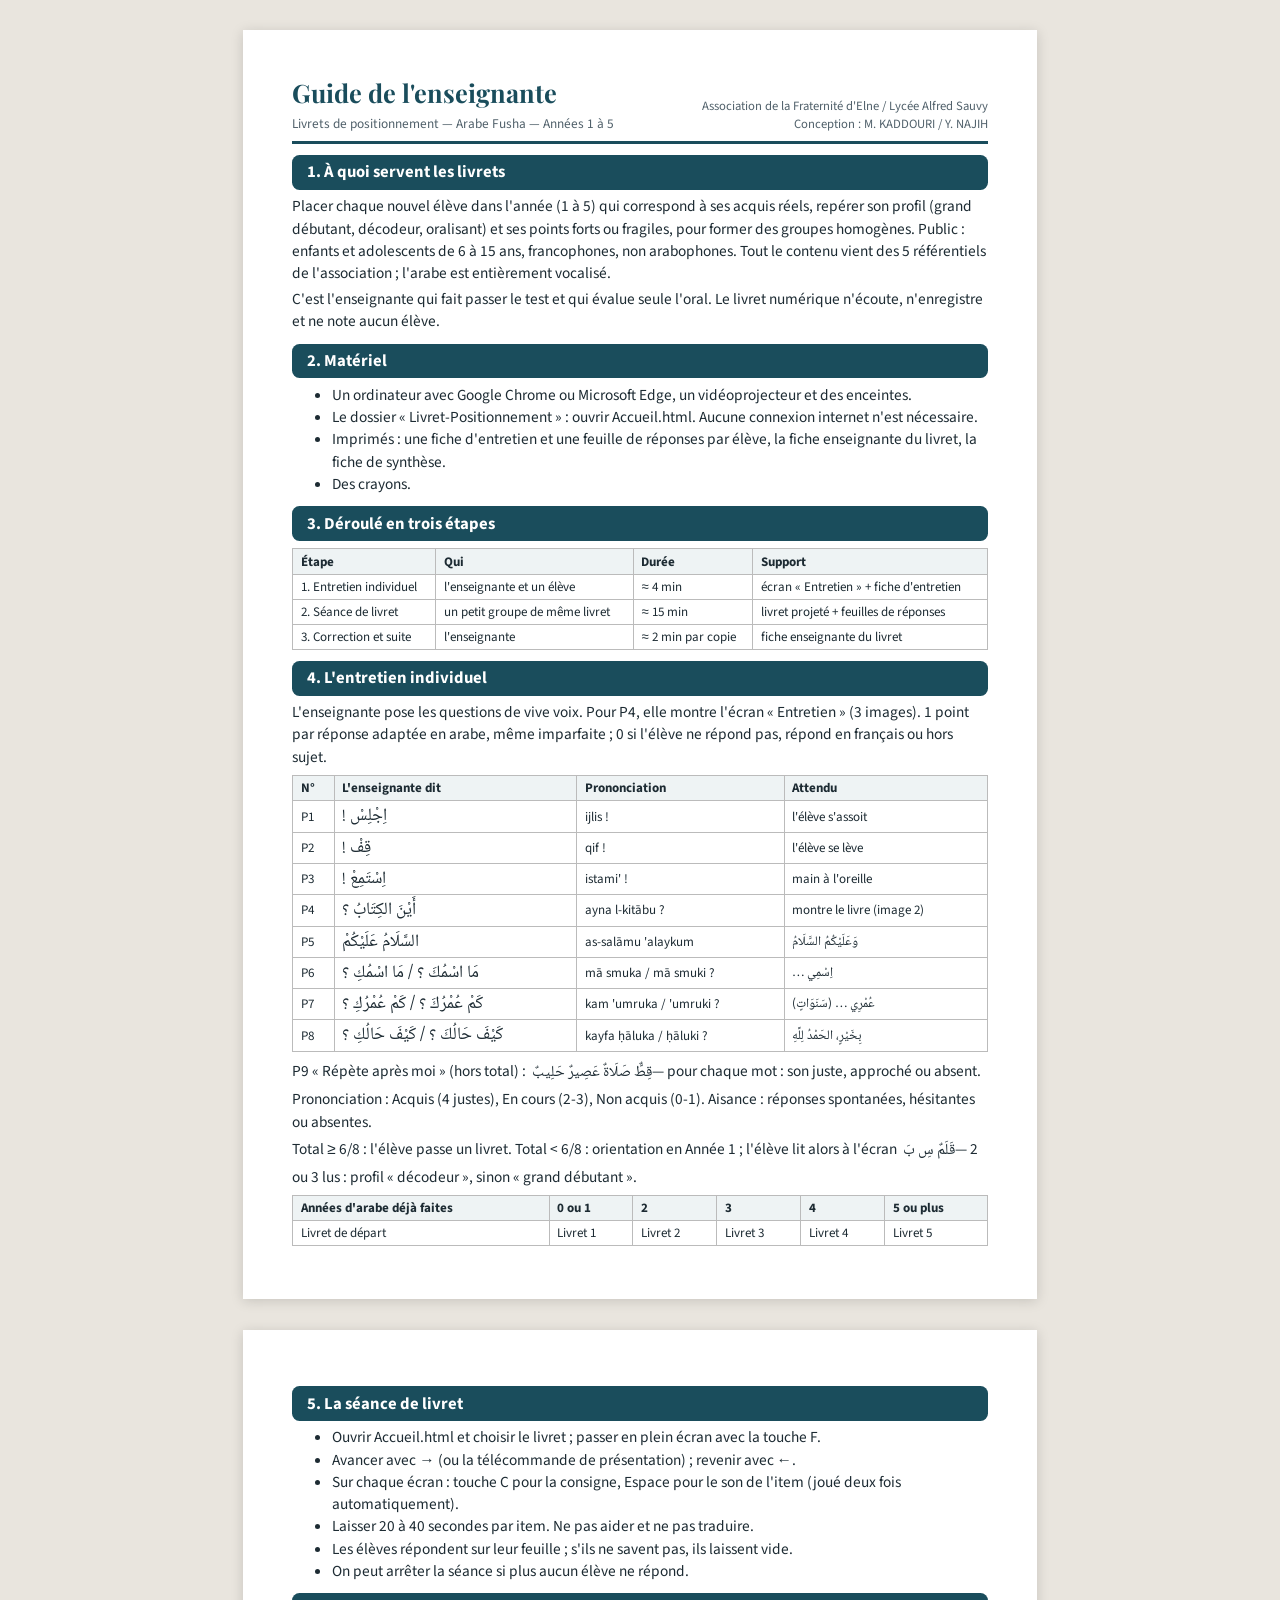
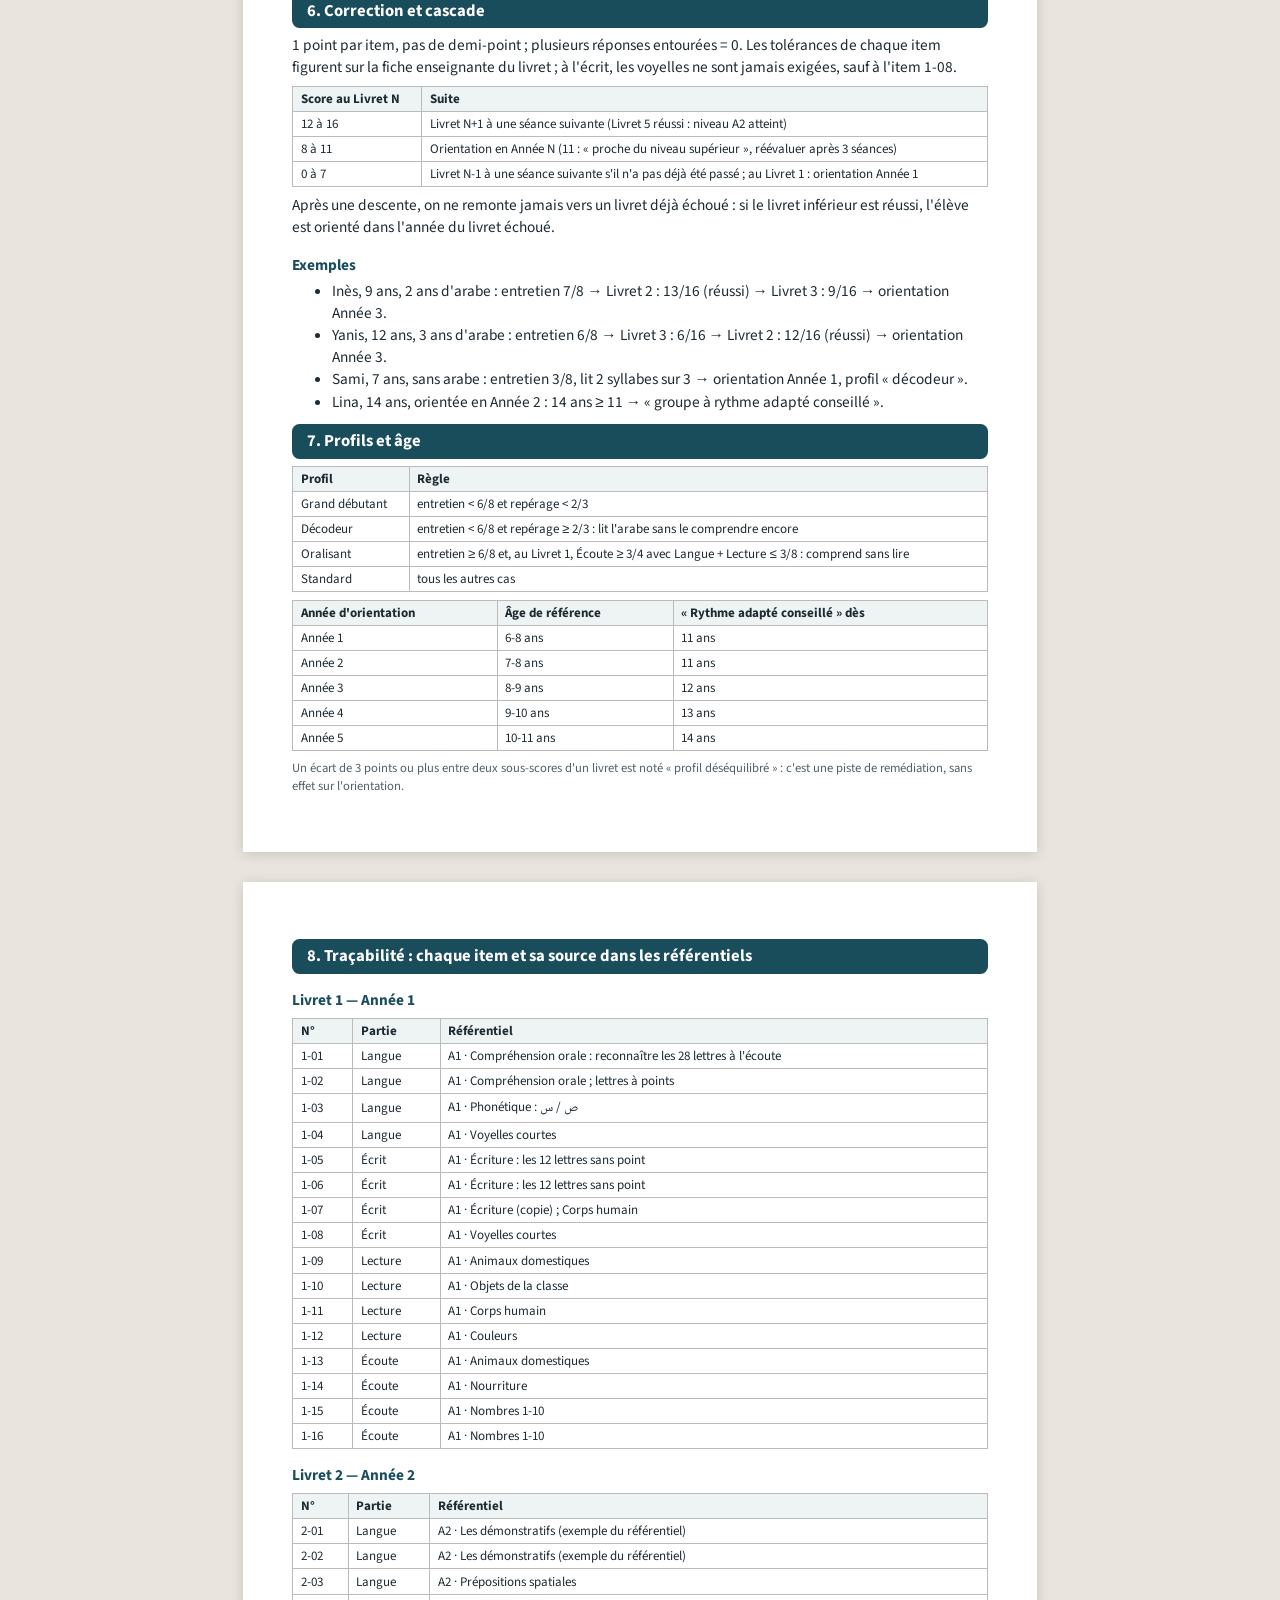
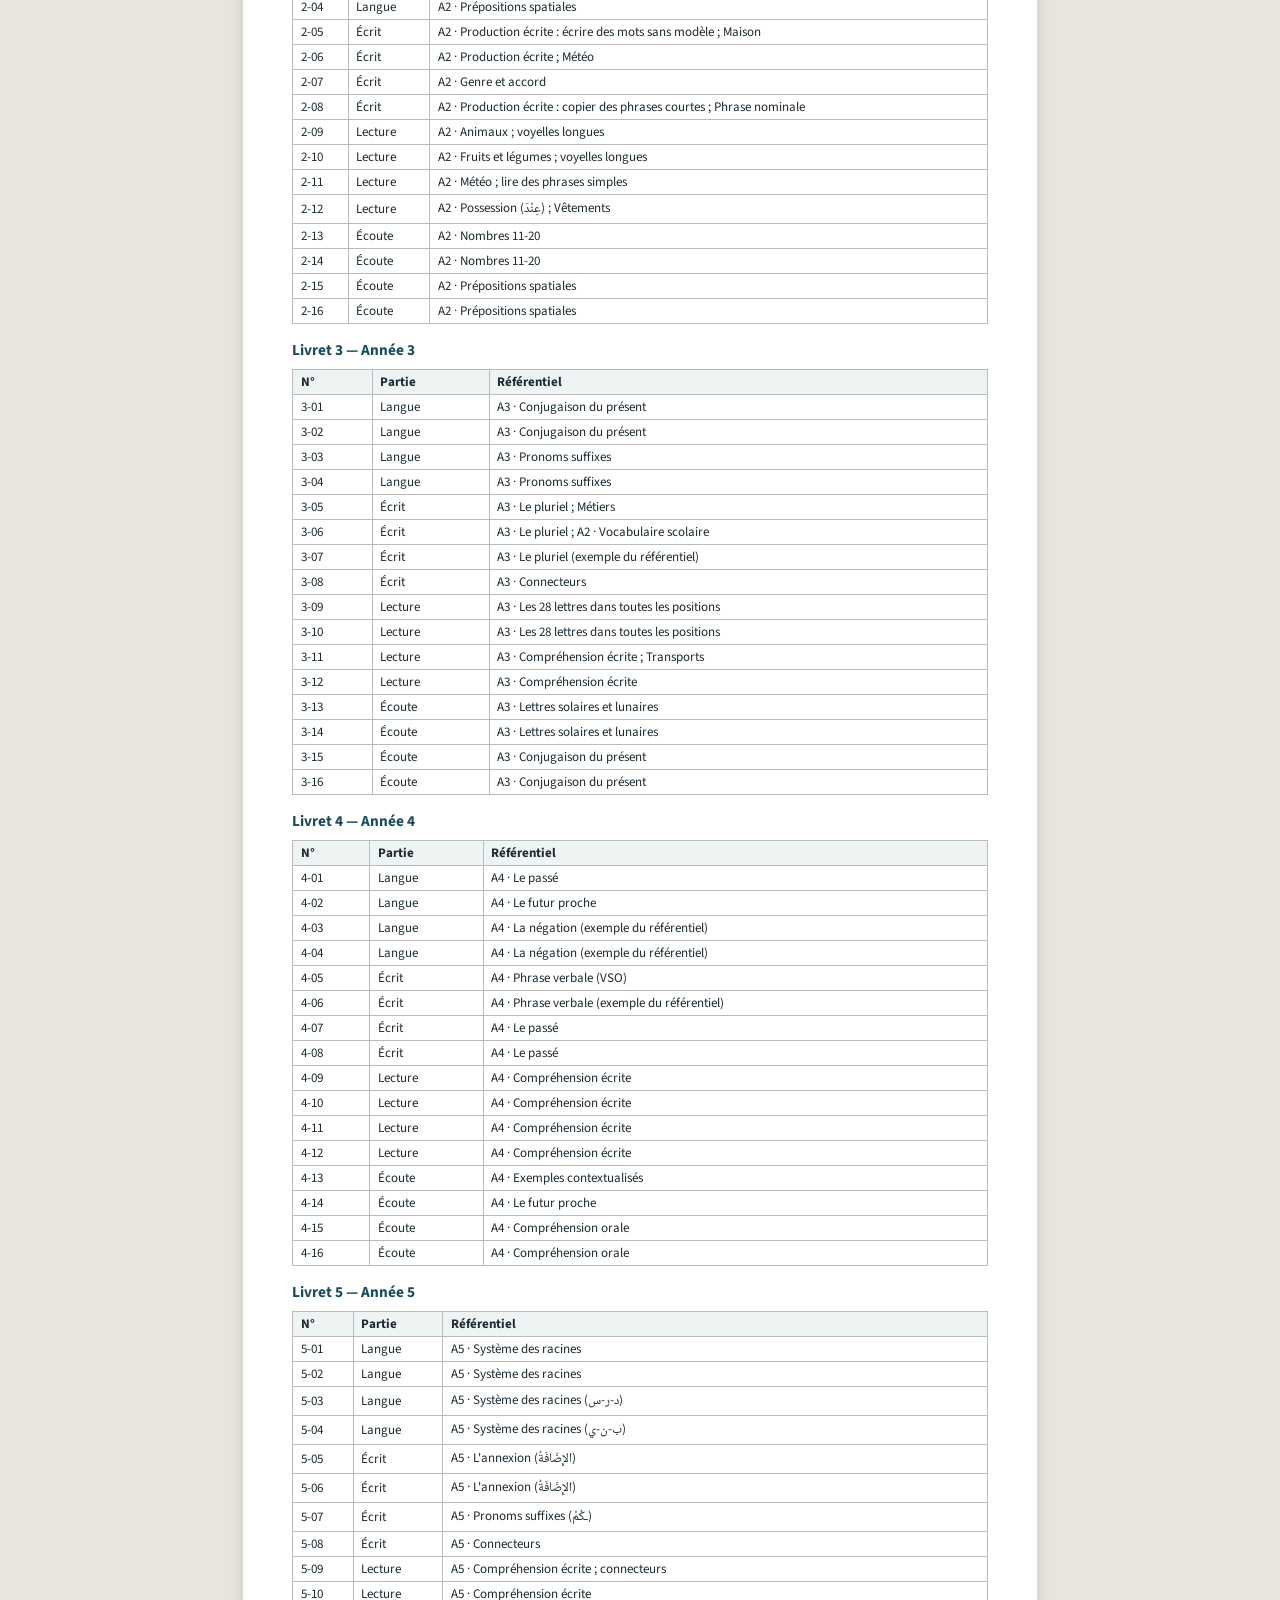
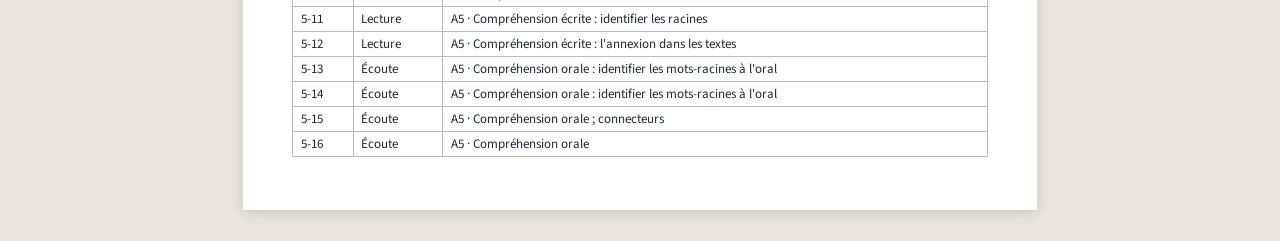
==== sources/imprimable.html @ 7556b852 "Livrets de positionnement arabe (Années 1 à 5) : première version Co-Authored-By: Claude Opus 5.5 <n" ====
<!DOCTYPE html>
<html lang="fr">
<head>
<meta charset="utf-8">
<title>Documents à imprimer</title>
<link rel="stylesheet" href="commun.css">
<style>
  @page { size: A4; margin: 12mm; }
  body { background: #e9e5de; font-size: 11.5pt; }
  .page { background: #fff; width: 210mm; min-height: 297mm; margin: 8mm auto; padding: 12mm 13mm;
          box-shadow: 0 2px 12px rgba(0,0,0,.15); }
  .paysage .page { width: 297mm; min-height: 210mm; }
  @media print {
    body { background: #fff; }
    .page, .paysage .page { margin: 0; padding: 0; width: auto; min-height: 0; box-shadow: none; break-after: page; }
    .page:last-child { break-after: auto; }
  }
  h1 { font: 700 19pt var(--police-titre); color: var(--primaire); margin: 0 0 1mm; }
  h2 { font: 700 12.5pt var(--police-fr); color: #fff; background: var(--primaire); padding: 1.4mm 4mm;
       border-radius: 2mm; margin: 3mm 0 1.5mm; break-after: avoid; }
  h3 { font: 700 11.5pt var(--police-fr); color: var(--primaire); margin: 4mm 0 1mm; break-after: avoid; }
  p, li { line-height: 1.45; }
  p { margin: 1mm 0; }
  ul, ol { margin: 1mm 0; }
  .entete { display: flex; justify-content: space-between; align-items: flex-end; gap: 6mm;
            border-bottom: 3px solid var(--accent, var(--primaire)); padding-bottom: 2mm; }
  .entete .petit { color: var(--encre-douce); font-size: 9.5pt; text-align: right; }
  .rappel { font-size: 10pt; color: var(--encre-douce); margin: 1.5mm 0 0; }
  .champs { display: grid; grid-template-columns: 2fr 2fr 1fr 1.4fr; gap: 3mm 6mm; margin: 3mm 0 1mm; }
  .champ { border-bottom: 1px solid #444; padding-top: 5mm; font-size: 9.5pt; color: var(--encre-douce); }
  .item { display: grid; grid-template-columns: 13mm 1fr; gap: 3mm; align-items: center; padding: 2mm 0;
          border-bottom: 1px solid var(--trait); break-inside: avoid; }
  .num { width: 11mm; height: 11mm; border-radius: 3mm; border: 2px solid var(--primaire); display: grid;
         place-items: center; font: 700 13pt var(--police-fr); color: var(--primaire); }
  .resume { font-size: 10.5pt; display: flex; flex-wrap: wrap; align-items: center; gap: 2mm 5mm; }
  .reponse { display: flex; align-items: center; gap: 7mm; flex-wrap: wrap; margin-top: 1mm; }
  .choix { display: inline-flex; align-items: center; gap: 2mm; font-size: 11.5pt; }
  .choix .n { width: 7mm; height: 7mm; border: 1.5px solid #333; border-radius: 50%; display: grid;
              place-items: center; font: 700 10.5pt var(--police-fr); flex: none; }
  .choix .ar { font-size: 20pt; line-height: 1.35; }
  .icone-mini svg { width: 10mm; height: 10mm; vertical-align: middle; }
  .ar-grand { font-size: 19pt; line-height: 1.6; }
  .ar-geant { font-size: 40pt; line-height: 1.4; padding: 0 6mm; }
  .blanc { display: inline-block; min-width: 34mm; border-bottom: 1.5px dotted #333; margin: 0 2mm; }
  .ligne { flex: 1; min-width: 90mm; height: 11mm; border-bottom: 1.5px dotted #333; }
  .case { width: 18mm; height: 13mm; border: 1.5px solid #333; border-radius: 2mm; }
  .case.grande { width: 24mm; height: 24mm; }
  .racine { display: flex; direction: rtl; align-items: center; gap: 3mm; font-size: 16pt; }
  .puce { border: 1.5px solid #333; border-radius: 2mm; padding: 0 3mm; font-size: 17pt; }
  .texte-lecture { font-size: 15pt; line-height: 2; border: 1.5px solid var(--trait);
                   border-inline-start: 5px solid var(--accent, var(--primaire)); border-radius: 2mm;
                   padding: 2mm 5mm; margin: 2mm 0; break-inside: avoid; }
  .enseignante { border: 2px dashed var(--encre-douce); border-radius: 3mm; padding: 3mm 4mm; margin-top: 5mm;
                 break-inside: avoid; font-size: 10.5pt; }
  .scores { display: flex; gap: 7mm; flex-wrap: wrap; margin: 2mm 0; }
  .boite { display: inline-block; width: 4mm; height: 4mm; border: 1.3px solid #333; vertical-align: -0.5mm;
           margin-inline-end: 1.5mm; }
  .mixte { unicode-bidi: plaintext; font-family: var(--police-fr), var(--police-ar); }
  table { width: 100%; border-collapse: collapse; font-size: 9.8pt; margin: 2mm 0 2mm; }
  th, td { border: 1px solid #bbb; padding: 0.8mm 2mm; text-align: left; vertical-align: middle; }
  th { background: #eef3f4; }
  td .ar { font-size: 13pt; line-height: 1.4; }
  .synthese td { height: 9mm; }
  .note { font-size: 9.5pt; color: var(--encre-douce); }
</style>
</head>
<body>
<main id="doc"></main>
<script src="contenu.js"></script>
<script src="partage.js"></script>
<script>
"use strict";
const C = window.CONTENU;
const params = new URLSearchParams(location.search);
const typeDoc = params.get("doc") || "guide";
const numeroDemande = Number(params.get("livret") || "1");
const zone = document.getElementById("doc");

function ar(texte, classe) { return el("span", "ar " + (classe || ""), texte); }
function mixte(texte) { return el("span", "mixte", texte); }
function boite() { return el("span", "boite"); }
function trouverLivret(n) { return C.livrets.find((l) => l.numero === n); }
function numeroItem(item) { return Number(item.id.split("-")[1]); }
function nomPartie(id) { return C.parties.find((p) => p.id === id).nom; }

function page(enfants, classe) {
  const section = el("section", "page " + (classe || ""), enfants);
  zone.append(section);
  return section;
}

function tableau(entetes, lignes) {
  const corps = el("tbody", "", lignes.map((ligne) => el("tr", "", ligne.map((c) => el("td", "", c)))));
  return el("table", "", [el("thead", "", el("tr", "", entetes.map((h) => el("th", "", h)))), corps]);
}

function enonceAvecBlanc(texte) {
  const bloc = el("span", "ar ar-grand");
  texte.split(/…+/).forEach((morceau, i) => {
    if (i) bloc.append(el("span", "blanc", " "));
    bloc.append(document.createTextNode(morceau));
  });
  return bloc;
}

function choix(n, contenu) { return el("span", "choix", [el("span", "n", String(n))].concat(contenu)); }

function iconeMini(nom) {
  const bloc = el("span", "icone-mini");
  bloc.innerHTML = window.ICONES[nom];
  bloc.append(" " + window.LIBELLES_ICONES[nom]);
  return bloc;
}

function aTrou(item) { return Boolean(item.enonce && item.enonce.includes("…")); }

function resume(item) {
  const bloc = el("div", "resume");
  if (item.fr) bloc.append(el("span", "", item.fr));
  if (item.question) bloc.append(el("span", "", item.question));
  if (item.surligne) bloc.append(motSurligne(item.surligne, "ar-grand"));
  if (item.enonce && item.type !== "ecrire" && aTrou(item)) bloc.append(enonceAvecBlanc(item.enonce));
  if (item.enonce && !aTrou(item) && item.consigne !== "c-ajouter-voyelle") bloc.append(ar(item.enonce, "ar-grand"));
  if (item.mots && item.type === "ecrire") bloc.append(el("span", "reponse", item.mots.map((m) => ar(m, "puce"))));
  return bloc;
}

function reponseEleve(item) {
  const bloc = el("div", "reponse");
  switch (item.type) {
    case "choix":
    case "lettre-surlignee":
      item.options.forEach((o, i) => bloc.append(choix(i + 1, ar(o))));
      break;
    case "choix-images":
    case "choix-couleurs":
    case "intrus":
      item.options.forEach((_, i) => bloc.append(choix(i + 1, [])));
      break;
    case "choix-fr":
      item.options.forEach((o, i) => bloc.append(choix(i + 1, el("span", "", o))));
      break;
    case "vrai-faux":
      bloc.append(choix(1, el("span", "", "Vrai")), choix(2, el("span", "", "Faux")));
      break;
    case "choix-icones":
      item.options.forEach((o, i) => bloc.append(choix(i + 1, iconeMini(o))));
      break;
    case "chiffres":
      bloc.append(el("span", "case"));
      break;
    case "racine":
      bloc.append(el("span", "racine", [el("span", "case"), "-", el("span", "case"), "-", el("span", "case")]));
      break;
    case "numeroter":
      item.mots.forEach((m) => bloc.append(el("span", "choix", [ar(m, "puce"), el("span", "case")])));
      break;
    default:
      if (item.consigne === "c-ajouter-voyelle") bloc.append(ar(item.enonce, "ar-geant"));
      else if (aTrou(item)) bloc.append(enonceAvecBlanc(item.enonce), item.indice ? ar(item.indice, "ar-grand") : "");
      else if (item.consigne === "c-dictee-lettre") bloc.append(el("span", "case grande"));
      else bloc.append(el("span", "ligne"));
  }
  return bloc;
}

function blocItem(item) {
  return el("div", "item", [el("div", "num", String(numeroItem(item))), el("div", "", [resume(item), reponseEleve(item)])]);
}

function blocPartie(livret, idPartie) {
  const items = livret.items.filter((i) => i.partie === idPartie);
  const bloc = el("div", "partie", [el("h2", "", nomPartie(idPartie))]);
  const avecTexte = items.find((i) => i.texte);
  if (avecTexte) bloc.append(ar(livret.textes[avecTexte.texte], "texte-lecture"));
  items.forEach((i) => bloc.append(blocItem(i)));
  return bloc;
}

function feuille(livret) {
  document.documentElement.style.setProperty("--accent", livret.couleur);
  document.title = `Livret ${livret.numero} - feuille eleve`;
  const suite = livret.numero === 5 ? "niveau A2 atteint" : `Livret ${livret.numero + 1}`;
  const descente = livret.numero === 1 ? "Année 1" : `Livret ${livret.numero - 1}`;
  page([
    el("div", "entete", [
      el("div", "", [el("h1", "", `Livret ${livret.numero} — ma feuille de réponses`),
        el("div", "rappel", `Acquis de l'Année ${livret.annee}`)]),
      el("div", "petit", [C.meta.etablissement, el("br"), `Année scolaire ${C.meta.annee_scolaire}`])]),
    el("div", "champs", ["Nom", "Prénom", "Âge", "Date"].map((c) => el("div", "champ", c))),
    el("p", "rappel", "Regarde l'écran et écoute. Réponds ici : entoure ou écris. Si tu ne sais pas, laisse vide."),
    blocPartie(livret, "langue"),
    blocPartie(livret, "ecrit")]);
  page([
    blocPartie(livret, "lecture"),
    blocPartie(livret, "ecoute"),
    el("div", "enseignante", [
      el("b", "", "Réservé à l'enseignante"),
      el("div", "scores", ["Langue …/4", "Écrit …/4", "Lecture …/4", "Écoute …/4", "Total …/16"].map((s) => el("b", "", s))),
      el("div", "", [boite(), `12 ou plus : ${suite}     `, boite(), `8 à 11 : orientation Année ${livret.annee}     `,
        boite(), `moins de 8 : ${descente}`])])]);
}
function libelleReponse(item) {
  const k = item.reponse - 1;
  switch (item.type) {
    case "choix-images": return `n° ${item.reponse} — ${C.images[item.options[k]].fr}`;
    case "choix-couleurs": return `n° ${item.reponse} — ${item.libelles[k]}`;
    case "choix-icones": return `n° ${item.reponse} — ${window.LIBELLES_ICONES[item.options[k]]}`;
    case "intrus": return `n° ${item.reponse} — ${C.sons[item.sons[k]]}`;
    case "vrai-faux": return item.options[k] === "vrai" ? "Vrai" : "Faux";
    case "choix":
    case "choix-fr":
    case "lettre-surlignee": return `n° ${item.reponse} — ${item.options[k]}`;
    default: return item.accepte ? item.accepte.join(" ou ") : item.reponse;
  }
}

function sonJoue(item) {
  if (item.sons) return ar(item.sons.map((s) => C.sons[s]).join(" · "));
  return item.son ? ar(C.sons[item.son]) : "—";
}

function fiche(livret) {
  document.documentElement.style.setProperty("--accent", livret.couleur);
  document.title = `Livret ${livret.numero} - fiche enseignante`;
  const suite = livret.numero === 5 ? "niveau A2 atteint" : `Livret ${livret.numero + 1} à une séance suivante`;
  const descente = livret.numero === 1 ? "orientation Année 1"
    : `Livret ${livret.numero - 1} à une séance suivante (s'il n'a pas déjà été passé)`;
  page([
    el("div", "entete", [el("h1", "", `Livret ${livret.numero} — fiche enseignante`),
      el("div", "petit", `Acquis de l'Année ${livret.annee}`)]),
    el("h2", "", "Avant la séance"),
    el("ul", "", [`Ouvrir Accueil.html, puis « Livret ${livret.numero} ».`,
      "Tester le son : touche C sur l'écran d'accueil du livret.",
      "Passer en plein écran : touche F.",
      "Distribuer une feuille de réponses par élève."].map((t) => el("li", "", t))),
    el("h2", "", "Déroulé"),
    el("p", "note", "→ écran suivant · Espace : son de l'item, joué deux fois · C : consigne. Laisser 20 à 40 secondes par item ; ne pas aider."),
    tableau(["N°", "Partie", "Consigne (touche C)", "Son (Espace)"],
      livret.items.map((i) => [String(numeroItem(i)), nomPartie(i.partie), C.consignes[i.consigne], sonJoue(i)]))]);
  page([
    el("h2", "", "Corrigé et tolérances"),
    tableau(["N°", "Réponse attendue", "Tolérance", "Référentiel"],
      livret.items.map((i) => [String(numeroItem(i)), mixte(libelleReponse(i)),
        i.tolerance || "Une seule réponse entourée.", mixte(i.source)])),
    el("h2", "", "Décision (cascade)"),
    tableau([`Score au Livret ${livret.numero}`, "Suite"], [
      ["12 à 16 / 16", suite],
      ["8 à 11 / 16", `Orientation en Année ${livret.annee} (11/16 : « proche du niveau supérieur », réévaluer après 3 séances)`],
      ["0 à 7 / 16", descente]]),
    el("p", "note", "Reporter les 4 sous-scores sur la fiche de synthèse. Écart de 3 points ou plus entre deux sous-scores : « profil déséquilibré ».")]);
}

function entretien() {
  document.title = "Fiche entretien";
  const e = C.entretien;
  page([
    el("div", "entete", [el("h1", "", "Fiche d'entretien individuel"), el("div", "petit", C.meta.etablissement)]),
    el("div", "champs", ["Nom", "Prénom", "Âge", "Date"].map((c) => el("div", "champ", c))),
    el("h2", "", "P1 à P8 — 1 point par réponse adaptée en arabe"),
    tableau(["N°", "L'enseignante dit", "Prononciation", "Attendu", "Point"],
      e.items.map((i) => [i.id, ar(i.dit), i.tr, mixte(i.attendu), boite()])),
    el("p", "", [el("b", "", "Total : …… / 8"), " — 6 ou plus : un livret ; moins de 6 : orientation Année 1."]),
    el("h2", "", "P9 — « Répète après moi » (hors total)"),
    tableau(["Mot", "Son visé", "Juste", "Approché", "Absent"],
      e.prononciation.map((p) => [ar(p.mot), ar(p.son), boite(), boite(), boite()])),
    el("h2", "", "Appréciations de l'enseignante"),
    tableau(["", "Acquis", "En cours", "Non acquis"], [
      ["Prononciation (4 / 2-3 / 0-1 sons justes)", boite(), boite(), boite()],
      ["Aisance à l'oral (spontanée / hésitante / absente)", boite(), boite(), boite()]]),
    el("h2", "", "Repérage — seulement si total < 6 (l'élève lit à l'écran)"),
    tableau(["R1", "R2", "R3", "Profil"], [[
      el("span", "", [ar(e.reperage[0]), " ", boite()]),
      el("span", "", [ar(e.reperage[1]), " ", boite()]),
      el("span", "", [ar(e.reperage[2]), " ", boite()]),
      "2 ou 3 lus : décodeur · 0 ou 1 : grand débutant"]]),
    el("h2", "", "Parcours et livret de départ"),
    el("p", "", "Années d'arabe déjà faites : ……      Sait lire l'arabe : oui / non"),
    el("p", "", [1, 2, 3, 4, 5].flatMap((n) => [boite(), `Livret ${n}     `]).concat([boite(), "Année 1 directement (total < 6)"])),
    el("p", "note", "Livret de départ = années d'arabe déjà faites (0 ou 1 an → Livret 1 ; 5 ans ou plus → Livret 5).")]);
}

function synthese() {
  document.title = "Fiche synthese classe";
  document.documentElement.classList.add("paysage");
  document.head.append(el("style", "", "@page { size: A4 landscape; margin: 10mm; }"));
  const entetes = ["Nom", "Âge", "Années d'arabe", "Entretien /8", "Prononc.", "Aisance",
    "Livrets passés : score /16 (Lang. · Écr. · Lect. · Éc.)", "Orientation", "Profil", "Mentions", "Remarques"];
  page([
    el("div", "entete", [el("h1", "", "Fiche de synthèse de classe"), el("div", "petit", C.meta.etablissement)]),
    tableau(entetes, Array.from({ length: 14 }, () => entetes.map(() => "\u00a0"))),
    el("p", "note", "Tri conseillé : année d'orientation → âge → profil. Mentions : proche du niveau supérieur · profil déséquilibré · groupe à rythme adapté conseillé.")],
  "synthese");
}
function guide() {
  document.title = "Guide general";
  const ent = C.entretien;
  page([
    el("div", "entete", [el("div", "", [el("h1", "", "Guide de l'enseignante"),
      el("div", "rappel", "Livrets de positionnement — Arabe Fusha — Années 1 à 5")]),
      el("div", "petit", [C.meta.etablissement, el("br"), `Conception : ${C.meta.conception}`])]),
    el("h2", "", "1. À quoi servent les livrets"),
    el("p", "", "Placer chaque nouvel élève dans l'année (1 à 5) qui correspond à ses acquis réels, repérer son profil (grand débutant, décodeur, oralisant) et ses points forts ou fragiles, pour former des groupes homogènes. Public : enfants et adolescents de 6 à 15 ans, francophones, non arabophones. Tout le contenu vient des 5 référentiels de l'association ; l'arabe est entièrement vocalisé."),
    el("p", "", "C'est l'enseignante qui fait passer le test et qui évalue seule l'oral. Le livret numérique n'écoute, n'enregistre et ne note aucun élève."),
    el("h2", "", "2. Matériel"),
    el("ul", "", [
      "Un ordinateur avec Google Chrome ou Microsoft Edge, un vidéoprojecteur et des enceintes.",
      "Le dossier « Livret-Positionnement » : ouvrir Accueil.html. Aucune connexion internet n'est nécessaire.",
      "Imprimés : une fiche d'entretien et une feuille de réponses par élève, la fiche enseignante du livret, la fiche de synthèse.",
      "Des crayons."].map((t) => el("li", "", t))),
    el("h2", "", "3. Déroulé en trois étapes"),
    tableau(["Étape", "Qui", "Durée", "Support"], [
      ["1. Entretien individuel", "l'enseignante et un élève", "≈ 4 min", "écran « Entretien » + fiche d'entretien"],
      ["2. Séance de livret", "un petit groupe de même livret", "≈ 15 min", "livret projeté + feuilles de réponses"],
      ["3. Correction et suite", "l'enseignante", "≈ 2 min par copie", "fiche enseignante du livret"]]),
    el("h2", "", "4. L'entretien individuel"),
    el("p", "", "L'enseignante pose les questions de vive voix. Pour P4, elle montre l'écran « Entretien » (3 images). 1 point par réponse adaptée en arabe, même imparfaite ; 0 si l'élève ne répond pas, répond en français ou hors sujet."),
    tableau(["N°", "L'enseignante dit", "Prononciation", "Attendu"],
      ent.items.map((i) => [i.id, ar(i.dit), i.tr, mixte(i.attendu)])),
    el("p", "", ["P9 « Répète après moi » (hors total) : "].concat(ent.prononciation.map((p) => ar(p.mot + " ")),
      [" — pour chaque mot : son juste, approché ou absent. Prononciation : Acquis (4 justes), En cours (2-3), Non acquis (0-1). Aisance : réponses spontanées, hésitantes ou absentes."])),
    el("p", "", ["Total ≥ 6/8 : l'élève passe un livret. Total < 6/8 : orientation en Année 1 ; l'élève lit alors à l'écran "]
      .concat(ent.reperage.map((r) => ar(r + " ")), ["— 2 ou 3 lus : profil « décodeur », sinon « grand débutant »."])),
    tableau(["Années d'arabe déjà faites", "0 ou 1", "2", "3", "4", "5 ou plus"],
      [["Livret de départ", "Livret 1", "Livret 2", "Livret 3", "Livret 4", "Livret 5"]])]);
  page([
    el("h2", "", "5. La séance de livret"),
    el("ul", "", [
      "Ouvrir Accueil.html et choisir le livret ; passer en plein écran avec la touche F.",
      "Avancer avec → (ou la télécommande de présentation) ; revenir avec ←.",
      "Sur chaque écran : touche C pour la consigne, Espace pour le son de l'item (joué deux fois automatiquement).",
      "Laisser 20 à 40 secondes par item. Ne pas aider et ne pas traduire.",
      "Les élèves répondent sur leur feuille ; s'ils ne savent pas, ils laissent vide.",
      "On peut arrêter la séance si plus aucun élève ne répond."].map((t) => el("li", "", t))),
    el("h2", "", "6. Correction et cascade"),
    el("p", "", "1 point par item, pas de demi-point ; plusieurs réponses entourées = 0. Les tolérances de chaque item figurent sur la fiche enseignante du livret ; à l'écrit, les voyelles ne sont jamais exigées, sauf à l'item 1-08."),
    tableau(["Score au Livret N", "Suite"], [
      ["12 à 16", "Livret N+1 à une séance suivante (Livret 5 réussi : niveau A2 atteint)"],
      ["8 à 11", "Orientation en Année N (11 : « proche du niveau supérieur », réévaluer après 3 séances)"],
      ["0 à 7", "Livret N-1 à une séance suivante s'il n'a pas déjà été passé ; au Livret 1 : orientation Année 1"]]),
    el("p", "", "Après une descente, on ne remonte jamais vers un livret déjà échoué : si le livret inférieur est réussi, l'élève est orienté dans l'année du livret échoué."),
    el("h3", "", "Exemples"),
    el("ul", "", [
      "Inès, 9 ans, 2 ans d'arabe : entretien 7/8 → Livret 2 : 13/16 (réussi) → Livret 3 : 9/16 → orientation Année 3.",
      "Yanis, 12 ans, 3 ans d'arabe : entretien 6/8 → Livret 3 : 6/16 → Livret 2 : 12/16 (réussi) → orientation Année 3.",
      "Sami, 7 ans, sans arabe : entretien 3/8, lit 2 syllabes sur 3 → orientation Année 1, profil « décodeur ».",
      "Lina, 14 ans, orientée en Année 2 : 14 ans ≥ 11 → « groupe à rythme adapté conseillé »."].map((t) => el("li", "", t))),
    el("h2", "", "7. Profils et âge"),
    tableau(["Profil", "Règle"], [
      ["Grand débutant", "entretien < 6/8 et repérage < 2/3"],
      ["Décodeur", "entretien < 6/8 et repérage ≥ 2/3 : lit l'arabe sans le comprendre encore"],
      ["Oralisant", "entretien ≥ 6/8 et, au Livret 1, Écoute ≥ 3/4 avec Langue + Lecture ≤ 3/8 : comprend sans lire"],
      ["Standard", "tous les autres cas"]]),
    tableau(["Année d'orientation", "Âge de référence", "« Rythme adapté conseillé » dès"], [
      ["Année 1", "6-8 ans", "11 ans"], ["Année 2", "7-8 ans", "11 ans"], ["Année 3", "8-9 ans", "12 ans"],
      ["Année 4", "9-10 ans", "13 ans"], ["Année 5", "10-11 ans", "14 ans"]]),
    el("p", "note", "Un écart de 3 points ou plus entre deux sous-scores d'un livret est noté « profil déséquilibré » : c'est une piste de remédiation, sans effet sur l'orientation.")]);
  page([
    el("h2", "", "8. Traçabilité : chaque item et sa source dans les référentiels"),
    ...C.livrets.map((l) => el("div", "", [el("h3", "", `Livret ${l.numero} — Année ${l.annee}`),
      tableau(["N°", "Partie", "Référentiel"], l.items.map((i) => [i.id, nomPartie(i.partie), mixte(i.source)]))]))]);
}

const DOCUMENTS = {
  feuille: () => feuille(trouverLivret(numeroDemande)),
  fiche: () => fiche(trouverLivret(numeroDemande)),
  guide,
  entretien,
  synthese,
};
(DOCUMENTS[typeDoc] || guide)();
</script>
</body>
</html>
---- sources/commun.css ----
@import url("medias/polices/polices.css");

:root {
  --encre: #1d2b33;
  --encre-douce: #51616b;
  --fond: #faf8f5;
  --carte: #ffffff;
  --trait: #e3ddd3;
  --primaire: #1a4d5c;
  --primaire-2: #2d7d8a;
  --or: #d4a853;
  --corail: #d0492c;
  --livret-1: #2d7d8a;
  --livret-2: #a8731a;
  --livret-3: #b94a32;
  --livret-4: #4a55a2;
  --livret-5: #2e7d4f;
  --police-ar: "Noto Naskh Arabic", "Amiri", "Traditional Arabic", serif;
  --police-ar-titre: "Amiri", "Noto Naskh Arabic", serif;
  --police-fr: "Source Sans 3", "Segoe UI", sans-serif;
  --police-titre: "Playfair Display", Georgia, serif;
}

* { box-sizing: border-box; }
html, body { margin: 0; }
body { font-family: var(--police-fr); color: var(--encre); background: var(--fond); }
.ar { font-family: var(--police-ar); direction: rtl; unicode-bidi: isolate; line-height: 1.9; }
.surligne {
  color: var(--corail);
  text-decoration: underline;
  text-decoration-thickness: 0.08em;
  text-underline-offset: 0.35em;
}
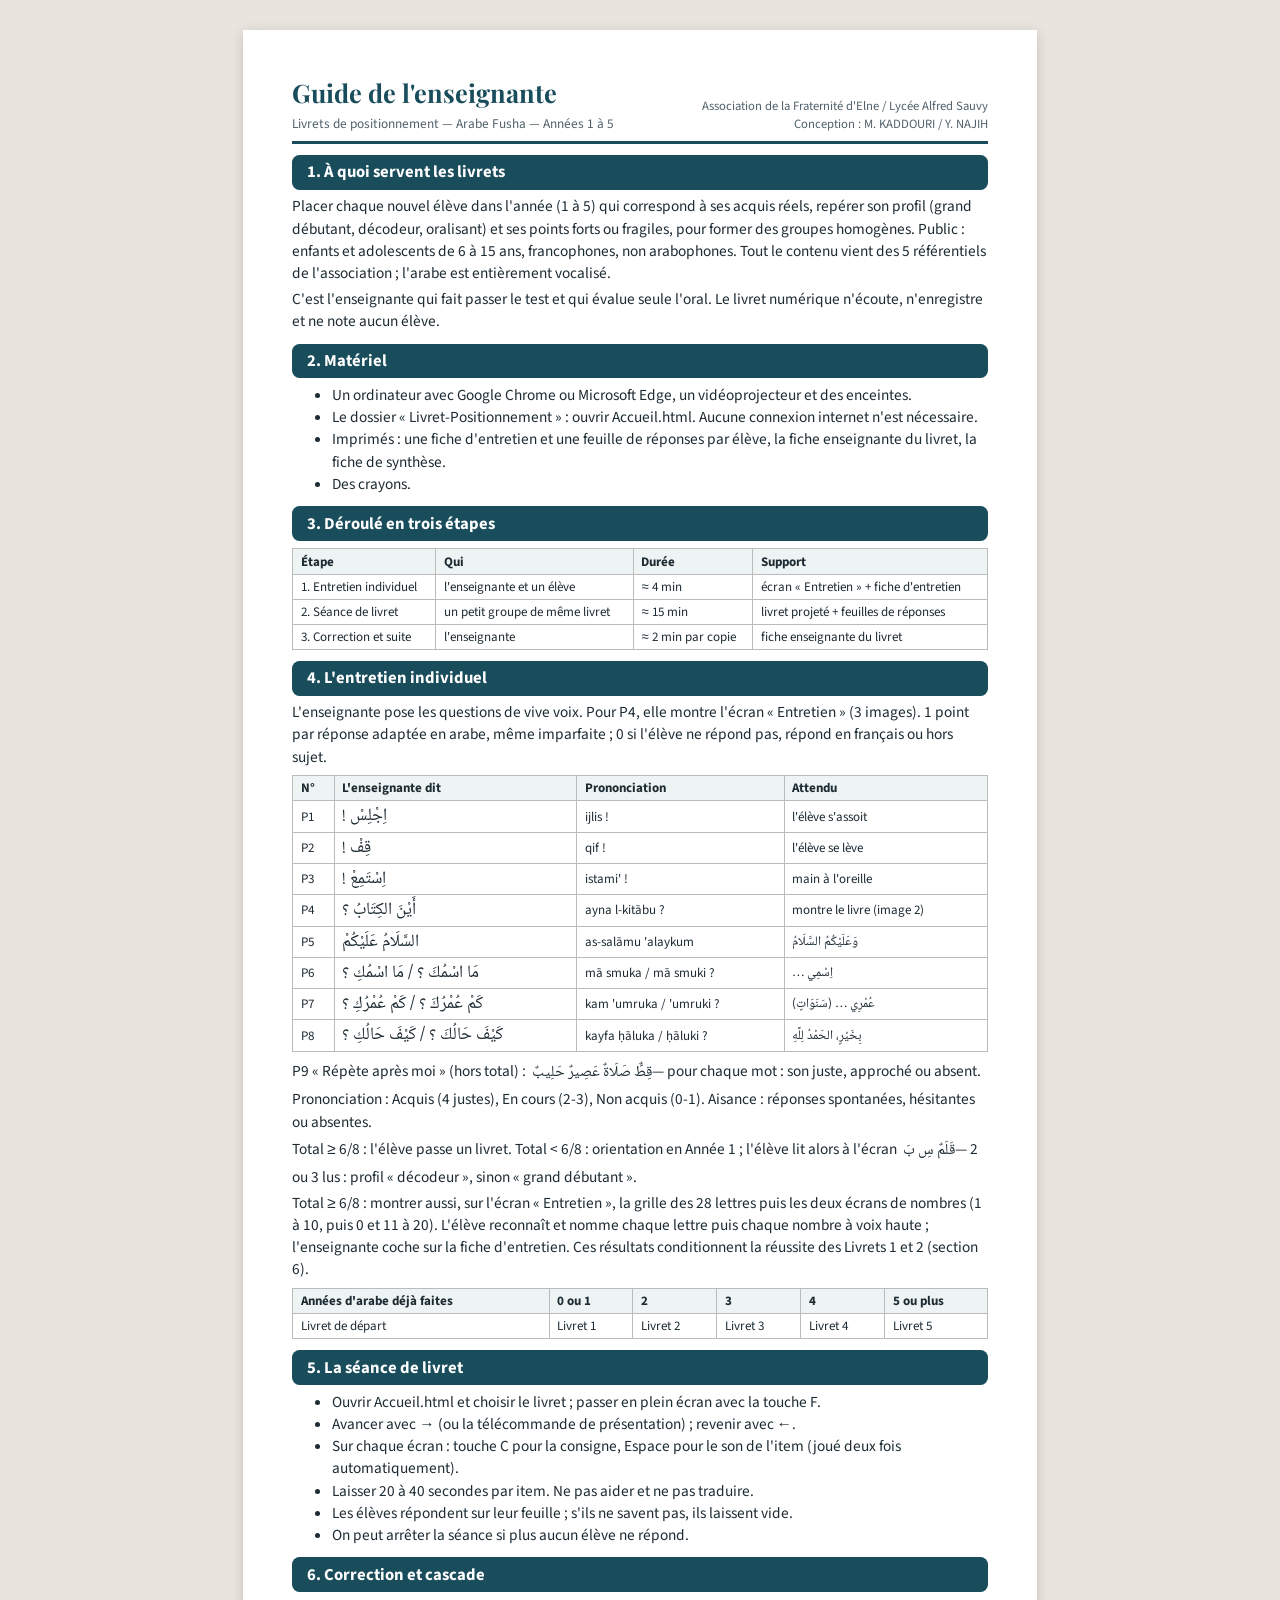
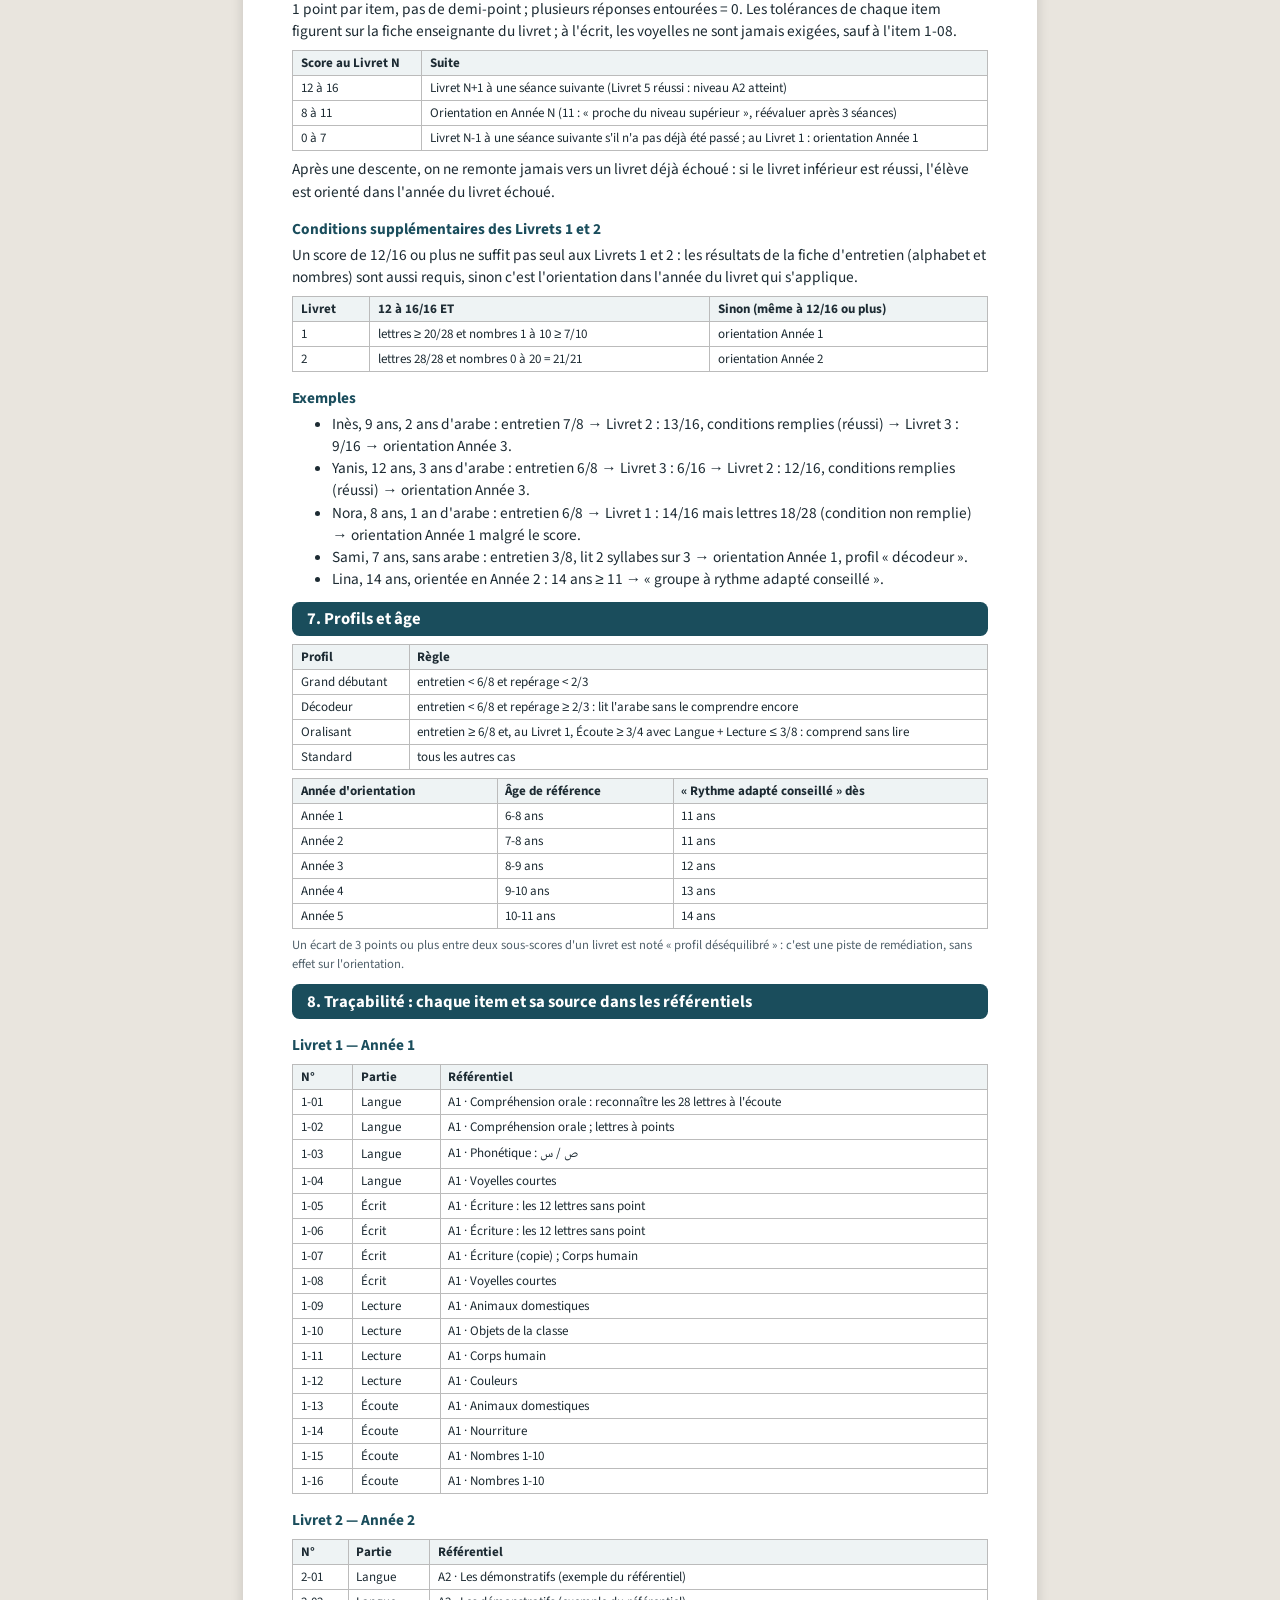
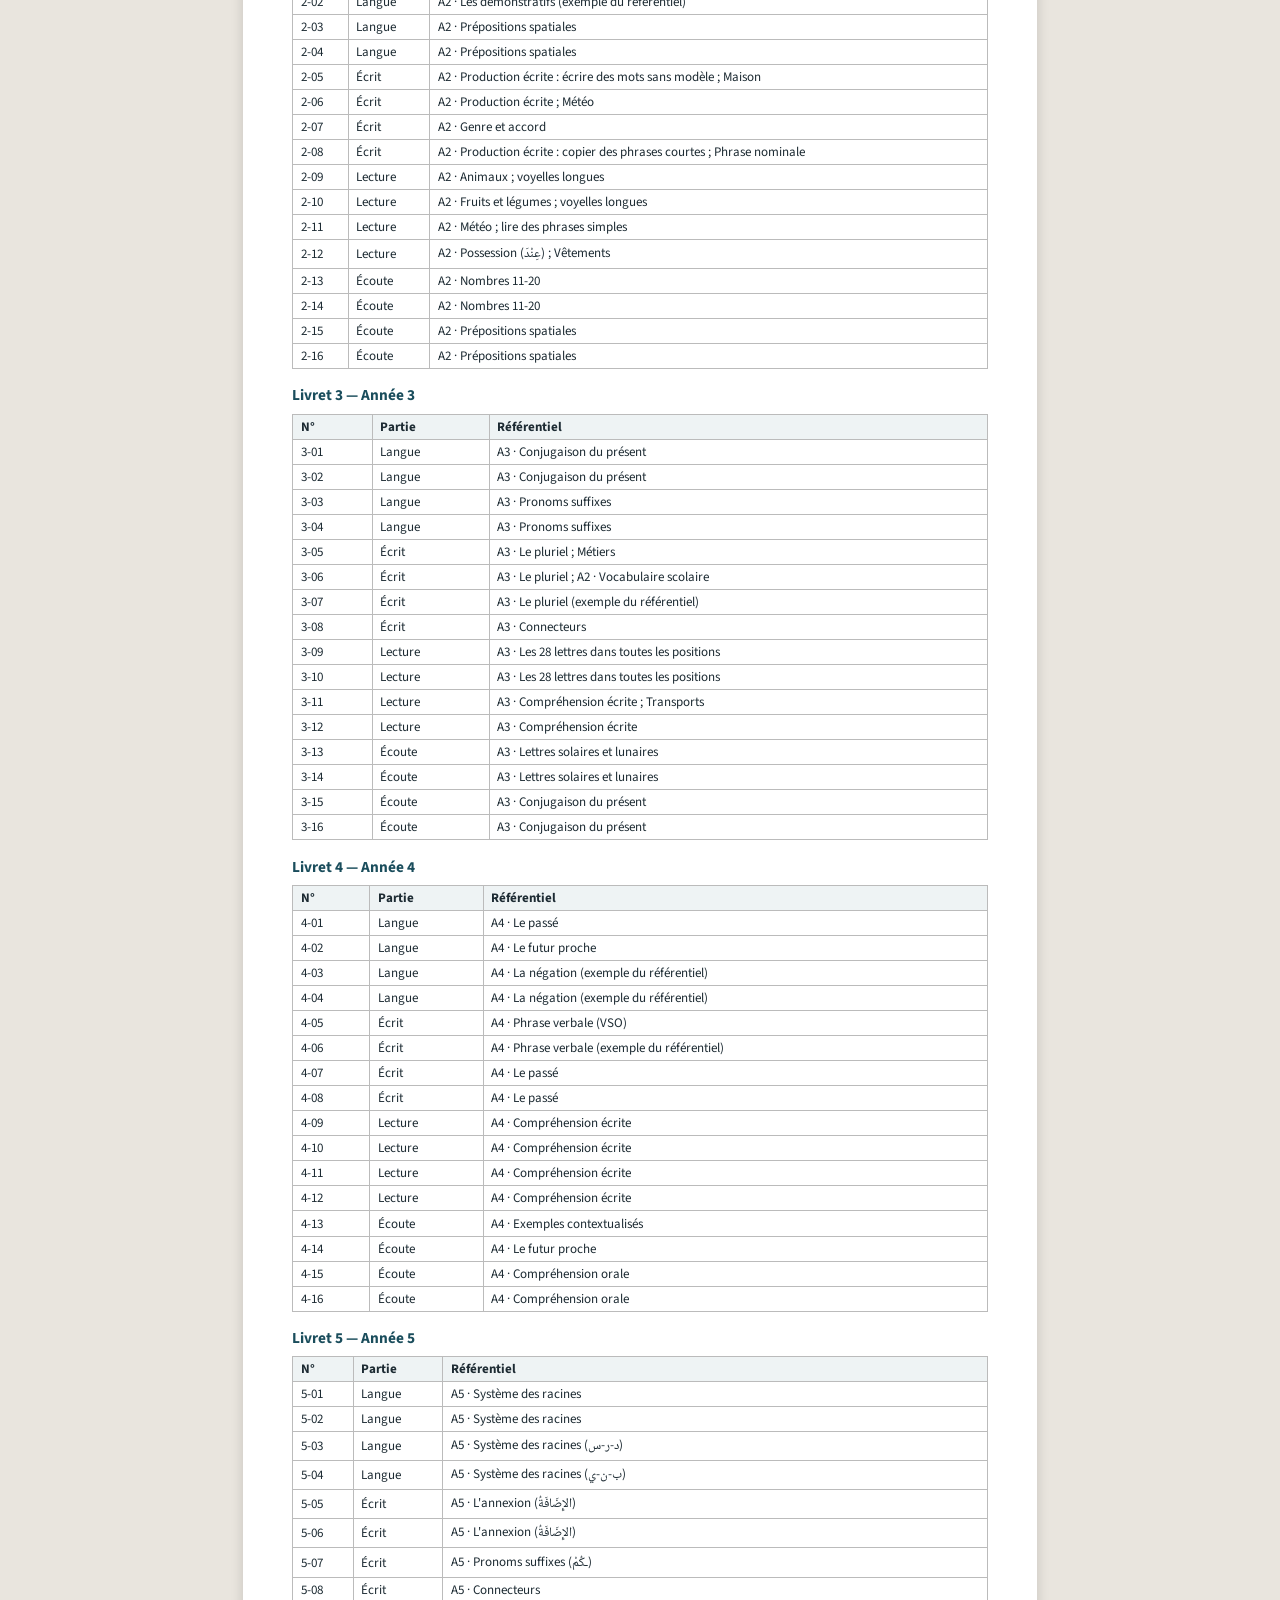
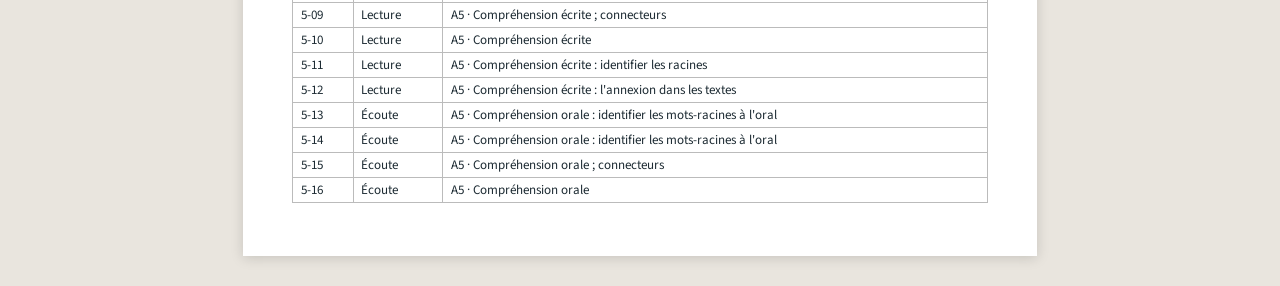
==== commit e20ccc70: "Conditions alphabet et nombres pour la réussite des Livrets 1 et 2 Fiche d'entretien (grille dans l'" ====
--- a/sources/imprimable.html
+++ b/sources/imprimable.html
@@ -62,6 +62,13 @@
   td .ar { font-size: 13pt; line-height: 1.4; }
   .synthese td { height: 9mm; }
   .note { font-size: 9.5pt; color: var(--encre-douce); }
+  .grille-case { direction: rtl; }
+  .grille-case td { text-align: center; vertical-align: top; padding: 0.6mm 1mm; }
+  .grille-case .ar { font-size: 13pt; line-height: 1.15; }
+  .grille-case .nom-petit { font-size: 6.5pt; color: var(--encre-douce); }
+  .grille-case .nom-petit .ar { font-size: 8pt; line-height: 1.1; }
+  .grille-case .chiffre-grand { font: 700 13pt var(--police-titre); color: var(--primaire); line-height: 1.1; }
+  .grille-case .boite { display: block; margin: 0.5mm auto 0; }
 </style>
 </head>
 <body>
@@ -94,6 +101,13 @@
   return el("table", "", [el("thead", "", el("tr", "", entetes.map((h) => el("th", "", h)))), corps]);
 }
 
+function grille(items, parLigne, rendre) {
+  const lignes = [];
+  for (let i = 0; i < items.length; i += parLigne) lignes.push(items.slice(i, i + parLigne));
+  return el("table", "grille-case",
+    el("tbody", "", lignes.map((ligne) => el("tr", "", ligne.map((x) => el("td", "", rendre(x)))))));
+}
+
 function enonceAvecBlanc(texte) {
   const bloc = el("span", "ar ar-grand");
   texte.split(/…+/).forEach((morceau, i) => {
@@ -177,11 +191,24 @@
   return bloc;
 }
 
+function conditionLivret(livret) {
+  return C.meta.conditions[String(livret.numero)];
+}
+
+function texteCondition(cond) {
+  const max = cond.plage === "1 à 10" ? 10 : 21;
+  const lettresTxt = cond.lettres >= 28 ? "28/28" : `${cond.lettres}/28 ou plus`;
+  const nombresTxt = cond.nombres >= max ? `${max}/${max}` : `${cond.nombres}/${max} ou plus`;
+  return `lettres ${lettresTxt} et nombres ${cond.plage} : ${nombresTxt}`;
+}
+
 function feuille(livret) {
   document.documentElement.style.setProperty("--accent", livret.couleur);
   document.title = `Livret ${livret.numero} - feuille eleve`;
   const suite = livret.numero === 5 ? "niveau A2 atteint" : `Livret ${livret.numero + 1}`;
   const descente = livret.numero === 1 ? "Année 1" : `Livret ${livret.numero - 1}`;
+  const cond = conditionLivret(livret);
+  const seuilTexte = cond ? "12 ou plus et conditions remplies" : "12 ou plus";
   page([
     el("div", "entete", [
       el("div", "", [el("h1", "", `Livret ${livret.numero} — ma feuille de réponses`),
@@ -197,8 +224,13 @@
     el("div", "enseignante", [
       el("b", "", "Réservé à l'enseignante"),
       el("div", "scores", ["Langue …/4", "Écrit …/4", "Lecture …/4", "Écoute …/4", "Total …/16"].map((s) => el("b", "", s))),
-      el("div", "", [boite(), `12 ou plus : ${suite}     `, boite(), `8 à 11 : orientation Année ${livret.annee}     `,
-        boite(), `moins de 8 : ${descente}`])])]);
+      cond ? el("div", "", `Conditions (fiche d'entretien) : lettres …… / 28 · nombres …… / ${cond.plage === "1 à 10" ? 10 : 21}`) : "",
+      el("div", "", (() => {
+        const lignes = [boite(), `${seuilTexte} : ${suite}     `];
+        if (cond) lignes.push(boite(), `12 ou plus mais conditions non remplies : orientation Année ${livret.annee}     `);
+        lignes.push(boite(), `8 à 11 : orientation Année ${livret.annee}     `, boite(), `moins de 8 : ${descente}`);
+        return lignes;
+      })())])]);
 }
 function libelleReponse(item) {
   const k = item.reponse - 1;
@@ -226,6 +258,7 @@
   const suite = livret.numero === 5 ? "niveau A2 atteint" : `Livret ${livret.numero + 1} à une séance suivante`;
   const descente = livret.numero === 1 ? "orientation Année 1"
     : `Livret ${livret.numero - 1} à une séance suivante (s'il n'a pas déjà été passé)`;
+  const cond = conditionLivret(livret);
   page([
     el("div", "entete", [el("h1", "", `Livret ${livret.numero} — fiche enseignante`),
       el("div", "petit", `Acquis de l'Année ${livret.annee}`)]),
@@ -244,7 +277,12 @@
       livret.items.map((i) => [String(numeroItem(i)), mixte(libelleReponse(i)),
         i.tolerance || "Une seule réponse entourée.", mixte(i.source)])),
     el("h2", "", "Décision (cascade)"),
-    tableau([`Score au Livret ${livret.numero}`, "Suite"], [
+    cond ? el("p", "note", `Condition supplémentaire (fiche d'entretien) : ${texteCondition(cond)}.`) : "",
+    tableau([`Score au Livret ${livret.numero}`, "Suite"], cond ? [
+      ["12 à 16 / 16 ET conditions remplies", suite],
+      [`12 à 16 / 16 mais conditions non remplies`, `orientation Année ${livret.annee}`],
+      ["8 à 11 / 16", `Orientation en Année ${livret.annee} (11/16 : « proche du niveau supérieur », réévaluer après 3 séances)`],
+      ["0 à 7 / 16", descente]] : [
       ["12 à 16 / 16", suite],
       ["8 à 11 / 16", `Orientation en Année ${livret.annee} (11/16 : « proche du niveau supérieur », réévaluer après 3 séances)`],
       ["0 à 7 / 16", descente]]),
@@ -278,6 +316,26 @@
     el("p", "", "Années d'arabe déjà faites : ……      Sait lire l'arabe : oui / non"),
     el("p", "", [1, 2, 3, 4, 5].flatMap((n) => [boite(), `Livret ${n}     `]).concat([boite(), "Année 1 directement (total < 6)"])),
     el("p", "note", "Livret de départ = années d'arabe déjà faites (0 ou 1 an → Livret 1 ; 5 ans ou plus → Livret 5).")]);
+  page([
+    el("div", "entete", [el("h1", "", "Fiche d'entretien individuel (suite)"), el("div", "petit", C.meta.etablissement)]),
+    el("p", "", "Nom : ……………………………………………      Prénom : ……………………………………………"),
+    el("h2", "", "Alphabet et nombres — si total ≥ 6"),
+    el("p", "note",
+      "À l'écran « Entretien » : l'élève reconnaît et nomme chaque lettre, puis chaque nombre, à voix haute. Cocher chaque lettre et chaque nombre nommés correctement."),
+    el("h3", "", "Alphabet (même ordre qu'à l'écran)"),
+    grille(e.alphabet, 7, (l) => [ar(l.lettre, "ar-grand"), el("div", "nom-petit", ar(l.nom)), boite()]),
+    el("p", "", [el("b", "", "Lettres : …… / 28")]),
+    el("h3", "", "Nombres (même ordre qu'à l'écran)"),
+    el("p", "", "1 à 10 :"),
+    grille(e.nombres.un_a_dix, 7, (n) => [el("div", "chiffre-grand", String(n.n)), el("div", "nom-petit", ar(n.nom)), boite()]),
+    el("p", "", [el("b", "", "…… / 10")]),
+    el("p", "", "0 et 11 à 20 :"),
+    grille(e.nombres.zero_et_onze_a_vingt, 7,
+      (n) => [el("div", "chiffre-grand", String(n.n)), el("div", "nom-petit", ar(n.nom)), boite()]),
+    el("p", "", [el("b", "", "…… / 11"), "     ", el("b", "", "Total nombres 0 à 20 : …… / 21")]),
+    el("p", "note",
+      "Condition Livret 1 réussi : 12/16 ou plus ET lettres ≥ 20/28 ET nombres 1 à 10 ≥ 7/10 ; sinon, orientation Année 1. " +
+      "Condition Livret 2 réussi : 12/16 ou plus ET lettres 28/28 ET nombres 0 à 20 = 21/21 ; sinon, orientation Année 2.")]);
 }
 
 function synthese() {
@@ -285,7 +343,8 @@
   document.documentElement.classList.add("paysage");
   document.head.append(el("style", "", "@page { size: A4 landscape; margin: 10mm; }"));
   const entetes = ["Nom", "Âge", "Années d'arabe", "Entretien /8", "Prononc.", "Aisance",
-    "Livrets passés : score /16 (Lang. · Écr. · Lect. · Éc.)", "Orientation", "Profil", "Mentions", "Remarques"];
+    "Livrets passés : score /16 (Lang. · Écr. · Lect. · Éc.)", "Lettres /28 · Nombres /21", "Orientation", "Profil",
+    "Mentions", "Remarques"];
   page([
     el("div", "entete", [el("h1", "", "Fiche de synthèse de classe"), el("div", "petit", C.meta.etablissement)]),
     tableau(entetes, Array.from({ length: 14 }, () => entetes.map(() => "\u00a0"))),
@@ -321,9 +380,10 @@
       [" — pour chaque mot : son juste, approché ou absent. Prononciation : Acquis (4 justes), En cours (2-3), Non acquis (0-1). Aisance : réponses spontanées, hésitantes ou absentes."])),
     el("p", "", ["Total ≥ 6/8 : l'élève passe un livret. Total < 6/8 : orientation en Année 1 ; l'élève lit alors à l'écran "]
       .concat(ent.reperage.map((r) => ar(r + " ")), ["— 2 ou 3 lus : profil « décodeur », sinon « grand débutant »."])),
+    el("p", "",
+      "Total ≥ 6/8 : montrer aussi, sur l'écran « Entretien », la grille des 28 lettres puis les deux écrans de nombres (1 à 10, puis 0 et 11 à 20). L'élève reconnaît et nomme chaque lettre puis chaque nombre à voix haute ; l'enseignante coche sur la fiche d'entretien. Ces résultats conditionnent la réussite des Livrets 1 et 2 (section 6)."),
     tableau(["Années d'arabe déjà faites", "0 ou 1", "2", "3", "4", "5 ou plus"],
-      [["Livret de départ", "Livret 1", "Livret 2", "Livret 3", "Livret 4", "Livret 5"]])]);
-  page([
+      [["Livret de départ", "Livret 1", "Livret 2", "Livret 3", "Livret 4", "Livret 5"]]),
     el("h2", "", "5. La séance de livret"),
     el("ul", "", [
       "Ouvrir Accueil.html et choisir le livret ; passer en plein écran avec la touche F.",
@@ -339,10 +399,17 @@
       ["8 à 11", "Orientation en Année N (11 : « proche du niveau supérieur », réévaluer après 3 séances)"],
       ["0 à 7", "Livret N-1 à une séance suivante s'il n'a pas déjà été passé ; au Livret 1 : orientation Année 1"]]),
     el("p", "", "Après une descente, on ne remonte jamais vers un livret déjà échoué : si le livret inférieur est réussi, l'élève est orienté dans l'année du livret échoué."),
+    el("h3", "", "Conditions supplémentaires des Livrets 1 et 2"),
+    el("p", "",
+      "Un score de 12/16 ou plus ne suffit pas seul aux Livrets 1 et 2 : les résultats de la fiche d'entretien (alphabet et nombres) sont aussi requis, sinon c'est l'orientation dans l'année du livret qui s'applique."),
+    tableau(["Livret", "12 à 16/16 ET", "Sinon (même à 12/16 ou plus)"], [
+      ["1", "lettres ≥ 20/28 et nombres 1 à 10 ≥ 7/10", "orientation Année 1"],
+      ["2", "lettres 28/28 et nombres 0 à 20 = 21/21", "orientation Année 2"]]),
     el("h3", "", "Exemples"),
     el("ul", "", [
-      "Inès, 9 ans, 2 ans d'arabe : entretien 7/8 → Livret 2 : 13/16 (réussi) → Livret 3 : 9/16 → orientation Année 3.",
-      "Yanis, 12 ans, 3 ans d'arabe : entretien 6/8 → Livret 3 : 6/16 → Livret 2 : 12/16 (réussi) → orientation Année 3.",
+      "Inès, 9 ans, 2 ans d'arabe : entretien 7/8 → Livret 2 : 13/16, conditions remplies (réussi) → Livret 3 : 9/16 → orientation Année 3.",
+      "Yanis, 12 ans, 3 ans d'arabe : entretien 6/8 → Livret 3 : 6/16 → Livret 2 : 12/16, conditions remplies (réussi) → orientation Année 3.",
+      "Nora, 8 ans, 1 an d'arabe : entretien 6/8 → Livret 1 : 14/16 mais lettres 18/28 (condition non remplie) → orientation Année 1 malgré le score.",
       "Sami, 7 ans, sans arabe : entretien 3/8, lit 2 syllabes sur 3 → orientation Année 1, profil « décodeur ».",
       "Lina, 14 ans, orientée en Année 2 : 14 ans ≥ 11 → « groupe à rythme adapté conseillé »."].map((t) => el("li", "", t))),
     el("h2", "", "7. Profils et âge"),
@@ -354,8 +421,7 @@
     tableau(["Année d'orientation", "Âge de référence", "« Rythme adapté conseillé » dès"], [
       ["Année 1", "6-8 ans", "11 ans"], ["Année 2", "7-8 ans", "11 ans"], ["Année 3", "8-9 ans", "12 ans"],
       ["Année 4", "9-10 ans", "13 ans"], ["Année 5", "10-11 ans", "14 ans"]]),
-    el("p", "note", "Un écart de 3 points ou plus entre deux sous-scores d'un livret est noté « profil déséquilibré » : c'est une piste de remédiation, sans effet sur l'orientation.")]);
-  page([
+    el("p", "note", "Un écart de 3 points ou plus entre deux sous-scores d'un livret est noté « profil déséquilibré » : c'est une piste de remédiation, sans effet sur l'orientation."),
     el("h2", "", "8. Traçabilité : chaque item et sa source dans les référentiels"),
     ...C.livrets.map((l) => el("div", "", [el("h3", "", `Livret ${l.numero} — Année ${l.annee}`),
       tableau(["N°", "Partie", "Référentiel"], l.items.map((i) => [i.id, nomPartie(i.partie), mixte(i.source)]))]))]);
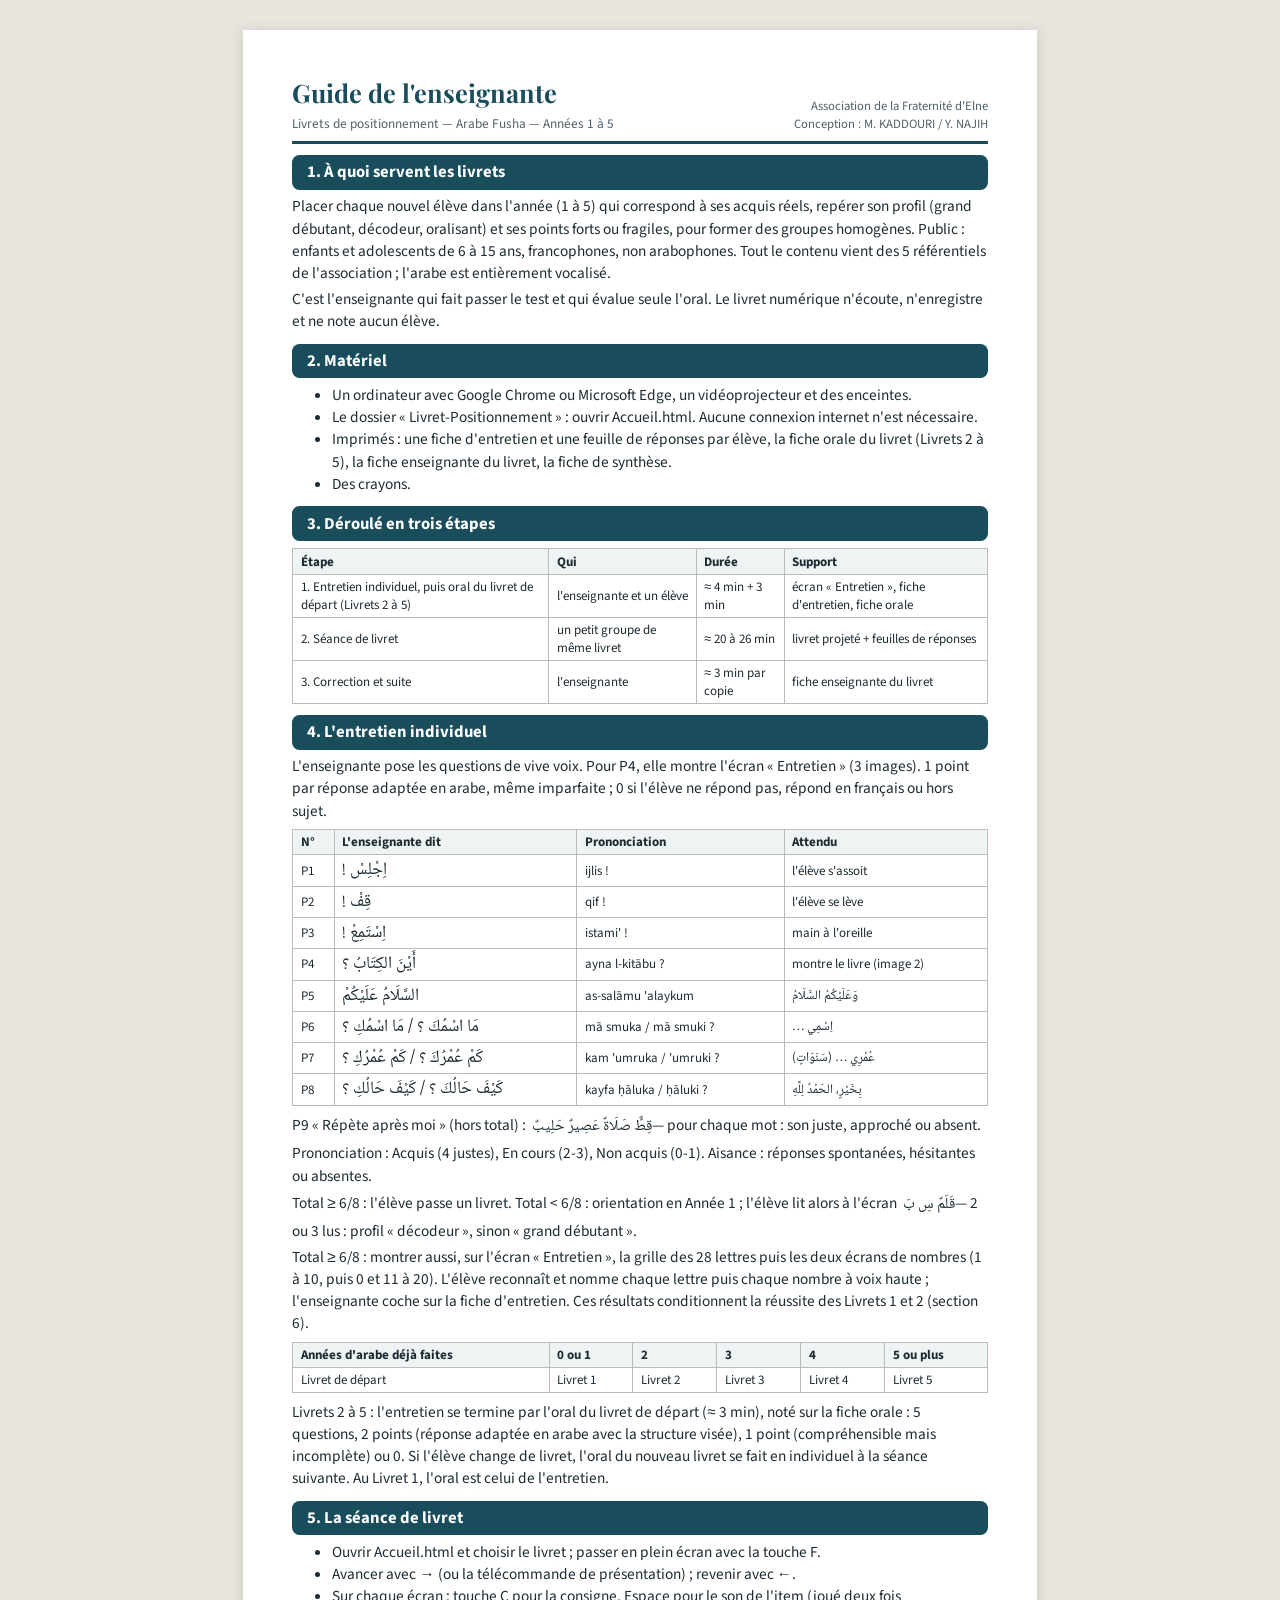
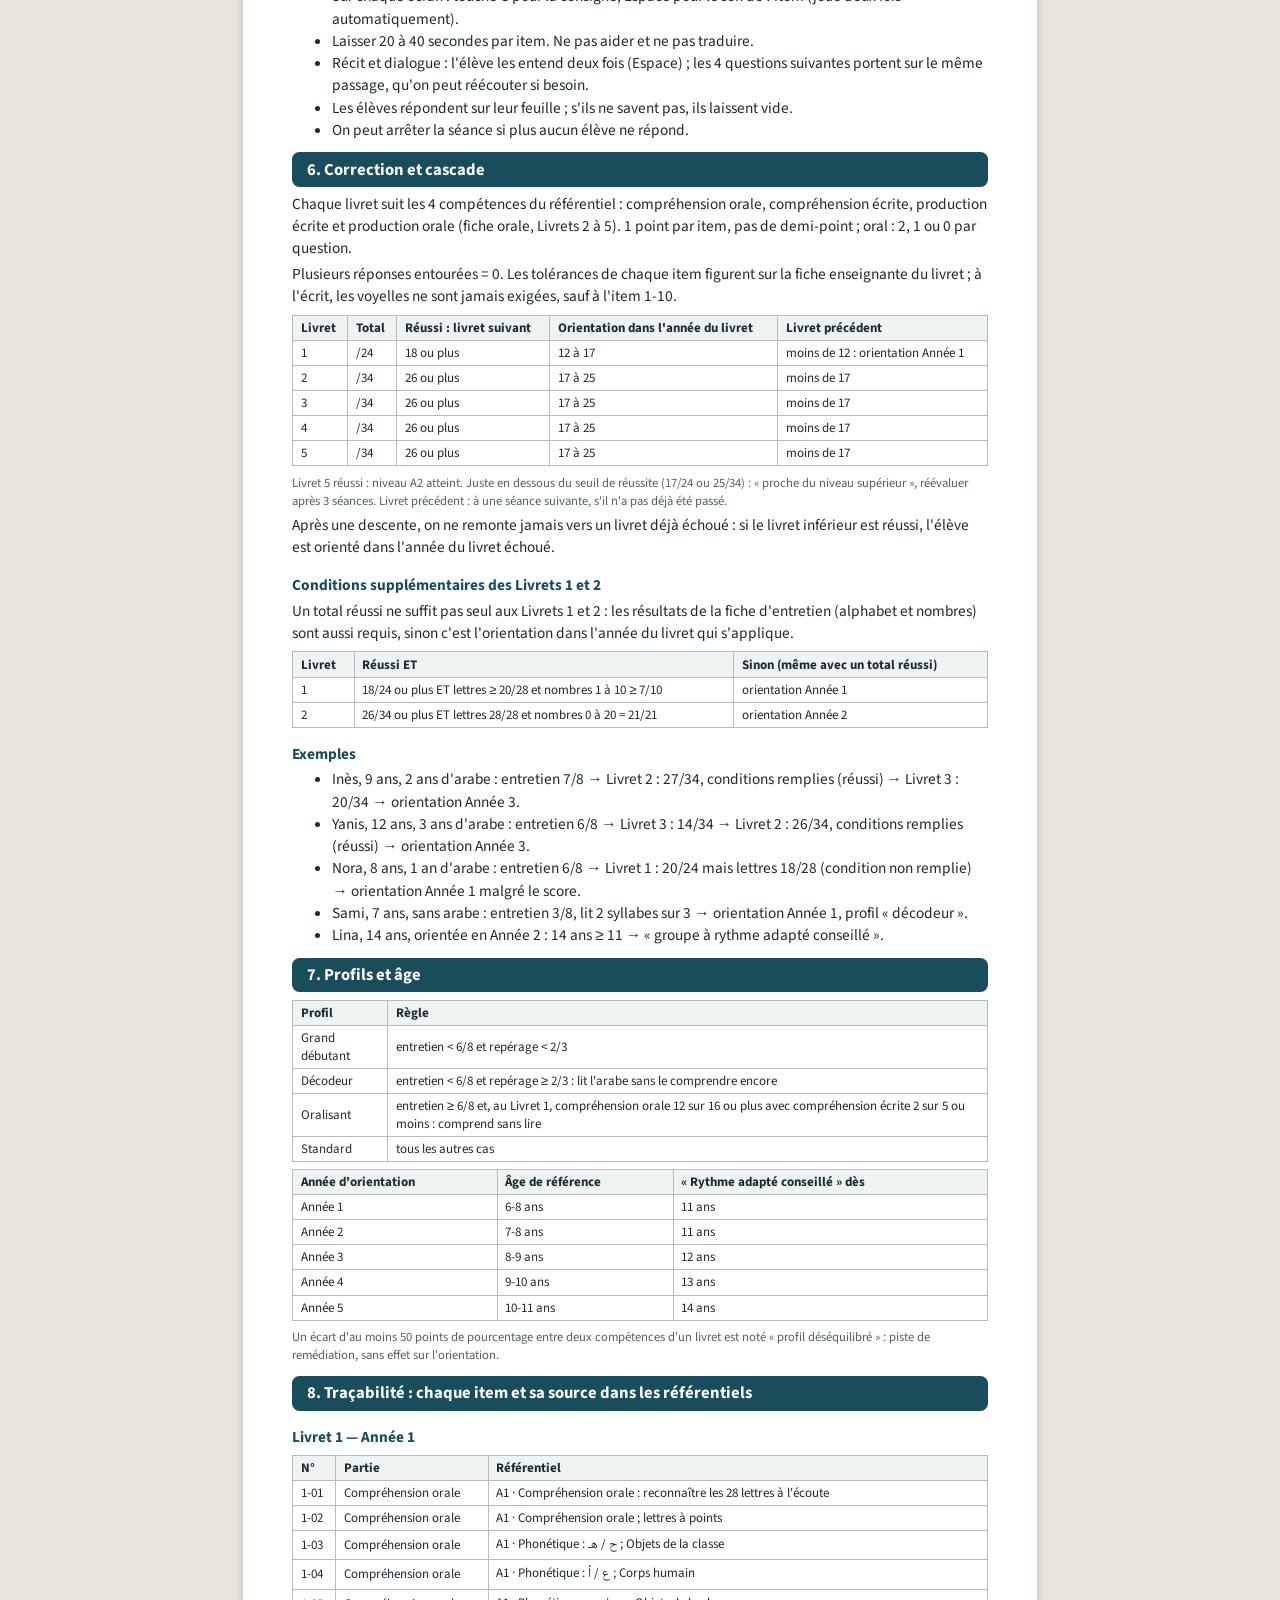
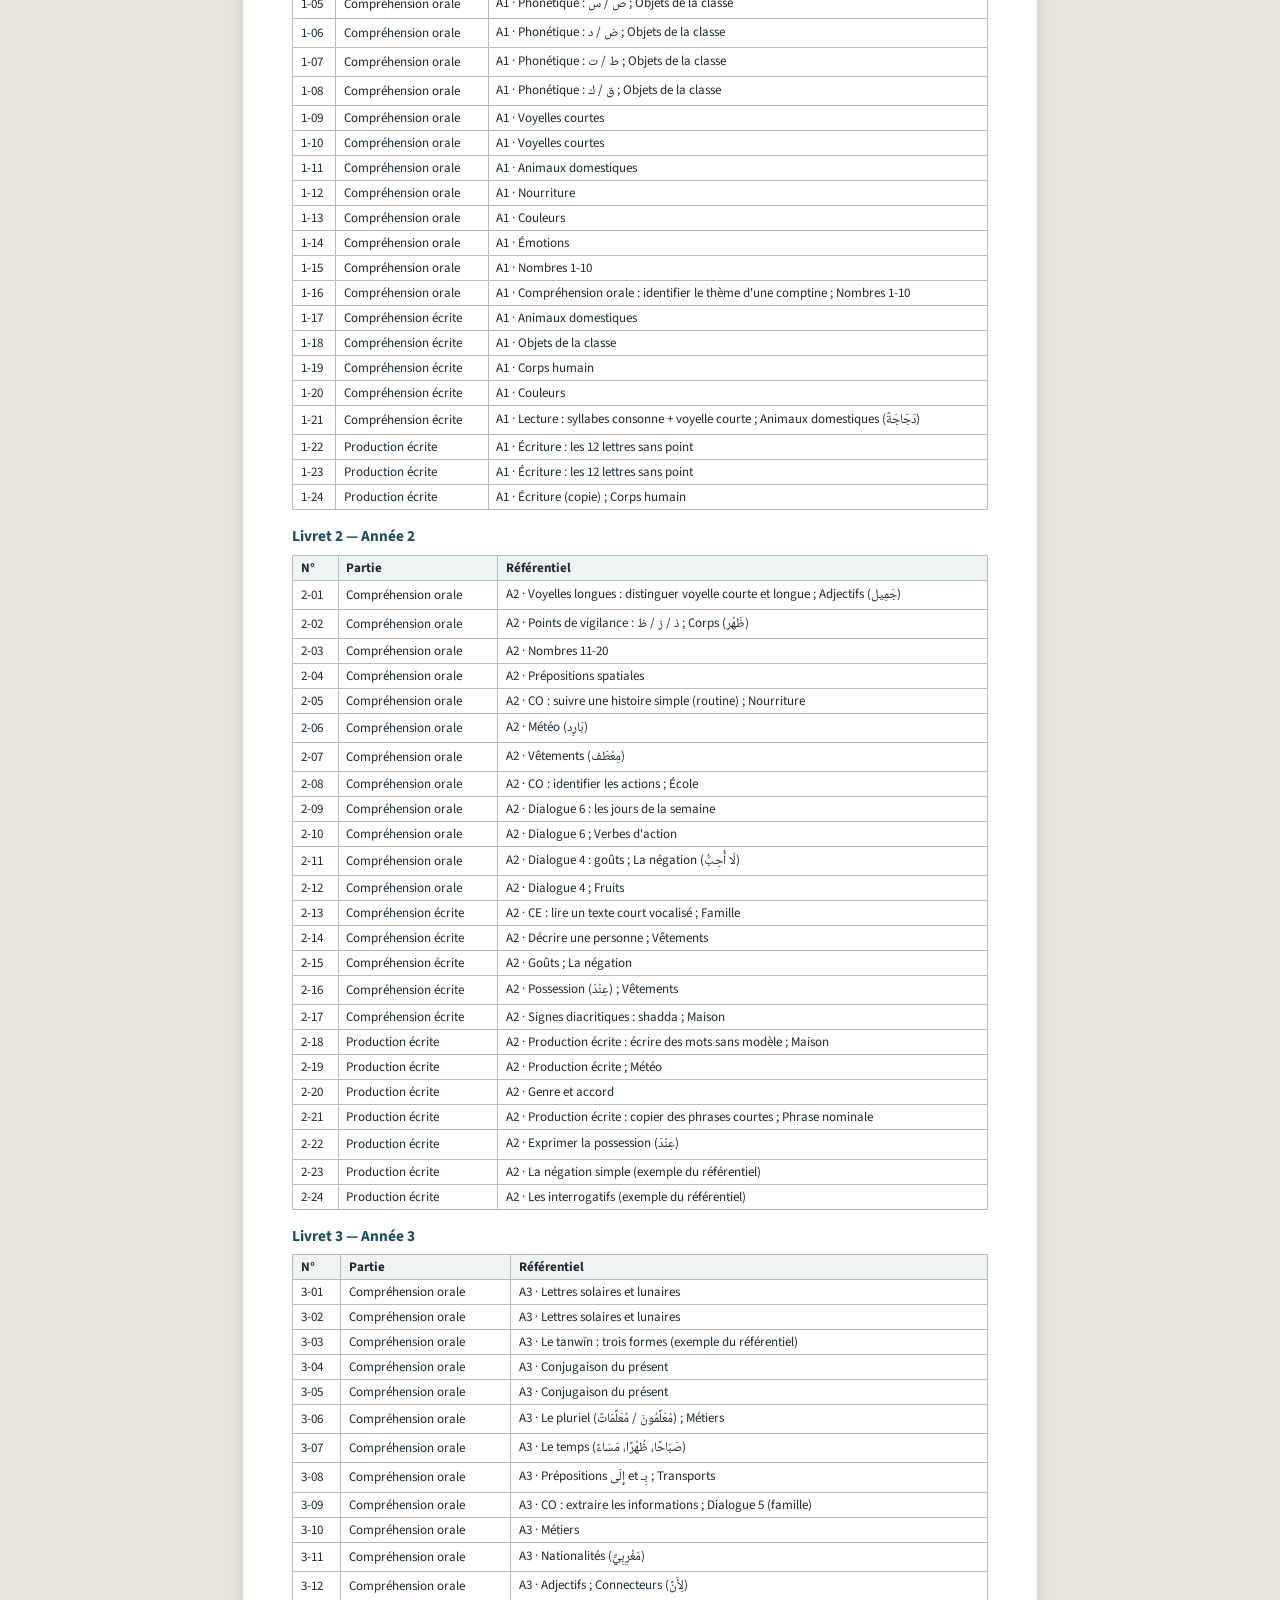
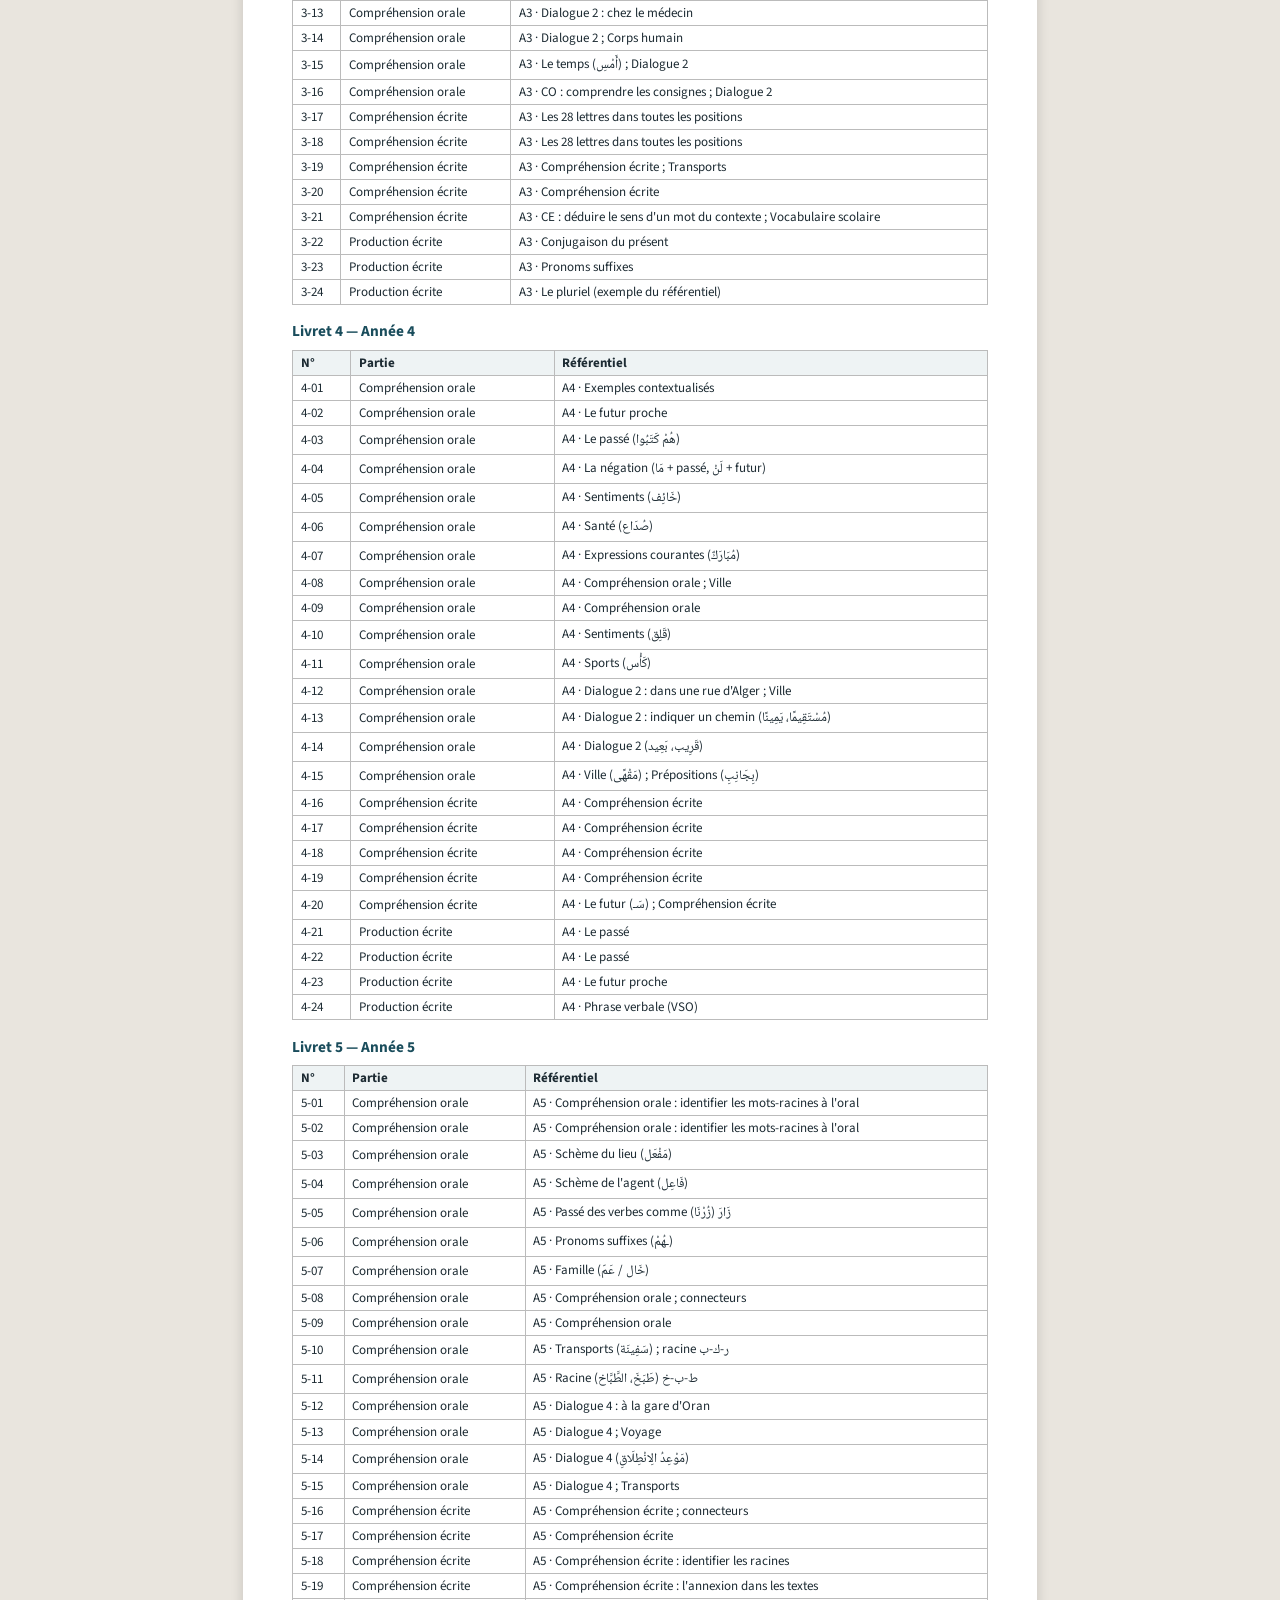
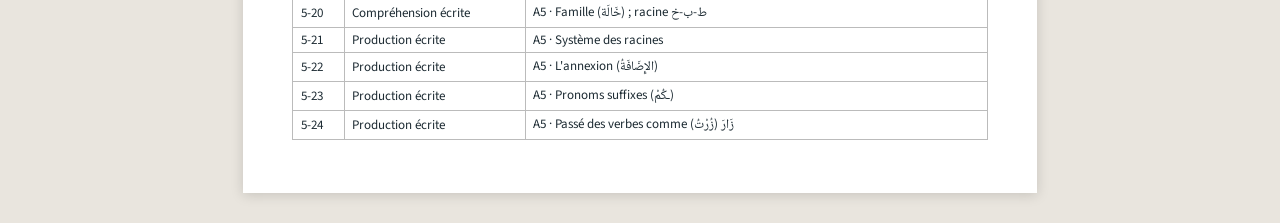
==== commit 8fbb0aed: "Livrets v2 : 24 items par livret selon les référentiels, oral du livret, livrets complets de l'ensei" ====
--- a/sources/imprimable.html
+++ b/sources/imprimable.html
@@ -28,7 +28,7 @@
   .rappel { font-size: 10pt; color: var(--encre-douce); margin: 1.5mm 0 0; }
   .champs { display: grid; grid-template-columns: 2fr 2fr 1fr 1.4fr; gap: 3mm 6mm; margin: 3mm 0 1mm; }
   .champ { border-bottom: 1px solid #444; padding-top: 5mm; font-size: 9.5pt; color: var(--encre-douce); }
-  .item { display: grid; grid-template-columns: 13mm 1fr; gap: 3mm; align-items: center; padding: 2mm 0;
+  .item { display: grid; grid-template-columns: 13mm 1fr; gap: 3mm; align-items: center; padding: 1.3mm 0;
           border-bottom: 1px solid var(--trait); break-inside: avoid; }
   .num { width: 11mm; height: 11mm; border-radius: 3mm; border: 2px solid var(--primaire); display: grid;
          place-items: center; font: 700 13pt var(--police-fr); color: var(--primaire); }
@@ -50,7 +50,7 @@
   .texte-lecture { font-size: 15pt; line-height: 2; border: 1.5px solid var(--trait);
                    border-inline-start: 5px solid var(--accent, var(--primaire)); border-radius: 2mm;
                    padding: 2mm 5mm; margin: 2mm 0; break-inside: avoid; }
-  .enseignante { border: 2px dashed var(--encre-douce); border-radius: 3mm; padding: 3mm 4mm; margin-top: 5mm;
+  .enseignante { border: 2px dashed var(--encre-douce); border-radius: 3mm; padding: 3mm 4mm; margin-top: 3mm;
                  break-inside: avoid; font-size: 10.5pt; }
   .scores { display: flex; gap: 7mm; flex-wrap: wrap; margin: 2mm 0; }
   .boite { display: inline-block; width: 4mm; height: 4mm; border: 1.3px solid #333; vertical-align: -0.5mm;
@@ -184,9 +184,9 @@
 
 function blocPartie(livret, idPartie) {
   const items = livret.items.filter((i) => i.partie === idPartie);
-  const bloc = el("div", "partie", [el("h2", "", nomPartie(idPartie))]);
-  const avecTexte = items.find((i) => i.texte);
-  if (avecTexte) bloc.append(ar(livret.textes[avecTexte.texte], "texte-lecture"));
+  const bloc = el("div", "partie", [el("h2", "", C.parties.find((p) => p.id === idPartie).court)]);
+  [...new Set(items.filter((i) => i.texte).map((i) => i.texte))]
+    .forEach((cle) => bloc.append(ar(livret.textes[cle], "texte-lecture")));
   items.forEach((i) => bloc.append(blocItem(i)));
   return bloc;
 }
@@ -202,35 +202,37 @@
   return `lettres ${lettresTxt} et nombres ${cond.plage} : ${nombresTxt}`;
 }
 
+function zoneEnseignante(livret) {
+  const b = livret.bareme;
+  const n = livret.numero;
+  const cond = conditionLivret(livret);
+  const scores = partiesDuLivret(livret).map((p) =>
+    `${p.court} …/${livret.items.filter((i) => i.partie === p.id).length}`);
+  if (pointsOral(livret)) scores.push(`Oral (fiche orale) …/${pointsOral(livret)}`);
+  scores.push(`Total …/${b.total}`);
+  const suite = n === 5 ? "niveau A2 atteint" : `Livret ${n + 1}`;
+  const descente = n === 1 ? "Année 1" : `Livret ${n - 1}`;
+  const lignes = [boite(), `${b.reussi} ou plus${cond ? " et conditions remplies" : ""} : ${suite}     `];
+  if (cond) lignes.push(boite(), `${b.reussi} ou plus mais conditions non remplies : orientation Année ${livret.annee}     `);
+  lignes.push(boite(), `${b.orientation} à ${b.reussi - 1} : orientation Année ${livret.annee}     `,
+    boite(), `moins de ${b.orientation} : ${descente}`);
+  return el("div", "enseignante", [el("b", "", "Réservé à l'enseignante"),
+    el("div", "scores", scores.map((s) => el("b", "", s))),
+    cond ? el("div", "", `Conditions (fiche d'entretien) : lettres …… / 28 · nombres …… / ${cond.plage === "1 à 10" ? 10 : 21}`) : "",
+    el("div", "", lignes)]);
+}
+
 function feuille(livret) {
   document.documentElement.style.setProperty("--accent", livret.couleur);
   document.title = `Livret ${livret.numero} - feuille eleve`;
-  const suite = livret.numero === 5 ? "niveau A2 atteint" : `Livret ${livret.numero + 1}`;
-  const descente = livret.numero === 1 ? "Année 1" : `Livret ${livret.numero - 1}`;
-  const cond = conditionLivret(livret);
-  const seuilTexte = cond ? "12 ou plus et conditions remplies" : "12 ou plus";
-  page([
+  const tete = [
     el("div", "entete", [
       el("div", "", [el("h1", "", `Livret ${livret.numero} — ma feuille de réponses`),
         el("div", "rappel", `Acquis de l'Année ${livret.annee}`)]),
       el("div", "petit", [C.meta.etablissement, el("br"), `Année scolaire ${C.meta.annee_scolaire}`])]),
     el("div", "champs", ["Nom", "Prénom", "Âge", "Date"].map((c) => el("div", "champ", c))),
-    el("p", "rappel", "Regarde l'écran et écoute. Réponds ici : entoure ou écris. Si tu ne sais pas, laisse vide."),
-    blocPartie(livret, "langue"),
-    blocPartie(livret, "ecrit")]);
-  page([
-    blocPartie(livret, "lecture"),
-    blocPartie(livret, "ecoute"),
-    el("div", "enseignante", [
-      el("b", "", "Réservé à l'enseignante"),
-      el("div", "scores", ["Langue …/4", "Écrit …/4", "Lecture …/4", "Écoute …/4", "Total …/16"].map((s) => el("b", "", s))),
-      cond ? el("div", "", `Conditions (fiche d'entretien) : lettres …… / 28 · nombres …… / ${cond.plage === "1 à 10" ? 10 : 21}`) : "",
-      el("div", "", (() => {
-        const lignes = [boite(), `${seuilTexte} : ${suite}     `];
-        if (cond) lignes.push(boite(), `12 ou plus mais conditions non remplies : orientation Année ${livret.annee}     `);
-        lignes.push(boite(), `8 à 11 : orientation Année ${livret.annee}     `, boite(), `moins de 8 : ${descente}`);
-        return lignes;
-      })())])]);
+    el("p", "rappel", "Regarde l'écran et écoute. Réponds ici : entoure ou écris. Si tu ne sais pas, laisse vide.")];
+  page(tete.concat(partiesDuLivret(livret).map((p) => blocPartie(livret, p.id)), [zoneEnseignante(livret)]));
 }
 function libelleReponse(item) {
   const k = item.reponse - 1;
@@ -247,8 +249,9 @@
   }
 }
 
-function sonJoue(item) {
-  if (item.sons) return ar(item.sons.map((s) => C.sons[s]).join(" · "));
+function sonJoue(item, precedent) {
+  if (memePassage(item, precedent)) return "même passage qu'à l'item précédent";
+  if (item.sons) return el("span", "", item.sons.map((s) => el("div", "", ar(C.sons[s]))));
   return item.son ? ar(C.sons[item.son]) : "—";
 }
 
@@ -259,6 +262,14 @@
   const descente = livret.numero === 1 ? "orientation Année 1"
     : `Livret ${livret.numero - 1} à une séance suivante (s'il n'a pas déjà été passé)`;
   const cond = conditionLivret(livret);
+  const b = livret.bareme;
+  const proche = `${b.reussi - 1}/${b.total} : « proche du niveau supérieur », réévaluer après 3 séances`;
+  const lignesDecision = cond ? [
+    [`${b.reussi} à ${b.total} ET conditions remplies`, suite],
+    [`${b.reussi} à ${b.total} mais conditions non remplies`, `orientation Année ${livret.annee}`]]
+    : [[`${b.reussi} à ${b.total}`, suite]];
+  lignesDecision.push([`${b.orientation} à ${b.reussi - 1}`, `Orientation en Année ${livret.annee} (${proche})`],
+    [`0 à ${b.orientation - 1}`, descente]);
   page([
     el("div", "entete", [el("h1", "", `Livret ${livret.numero} — fiche enseignante`),
       el("div", "petit", `Acquis de l'Année ${livret.annee}`)]),
@@ -270,23 +281,18 @@
     el("h2", "", "Déroulé"),
     el("p", "note", "→ écran suivant · Espace : son de l'item, joué deux fois · C : consigne. Laisser 20 à 40 secondes par item ; ne pas aider."),
     tableau(["N°", "Partie", "Consigne (touche C)", "Son (Espace)"],
-      livret.items.map((i) => [String(numeroItem(i)), nomPartie(i.partie), C.consignes[i.consigne], sonJoue(i)]))]);
-  page([
+      livret.items.map((i, k) => [String(numeroItem(i)), nomPartie(i.partie), C.consignes[i.consigne],
+        sonJoue(i, livret.items[k - 1])])),
     el("h2", "", "Corrigé et tolérances"),
     tableau(["N°", "Réponse attendue", "Tolérance", "Référentiel"],
       livret.items.map((i) => [String(numeroItem(i)), mixte(libelleReponse(i)),
         i.tolerance || "Une seule réponse entourée.", mixte(i.source)])),
     el("h2", "", "Décision (cascade)"),
     cond ? el("p", "note", `Condition supplémentaire (fiche d'entretien) : ${texteCondition(cond)}.`) : "",
-    tableau([`Score au Livret ${livret.numero}`, "Suite"], cond ? [
-      ["12 à 16 / 16 ET conditions remplies", suite],
-      [`12 à 16 / 16 mais conditions non remplies`, `orientation Année ${livret.annee}`],
-      ["8 à 11 / 16", `Orientation en Année ${livret.annee} (11/16 : « proche du niveau supérieur », réévaluer après 3 séances)`],
-      ["0 à 7 / 16", descente]] : [
-      ["12 à 16 / 16", suite],
-      ["8 à 11 / 16", `Orientation en Année ${livret.annee} (11/16 : « proche du niveau supérieur », réévaluer après 3 séances)`],
-      ["0 à 7 / 16", descente]]),
-    el("p", "note", "Reporter les 4 sous-scores sur la fiche de synthèse. Écart de 3 points ou plus entre deux sous-scores : « profil déséquilibré ».")]);
+    tableau([`Total au Livret ${livret.numero} (sur ${b.total})`, "Suite"], lignesDecision),
+    pointsOral(livret)
+      ? el("p", "note", `Total = items (sur ${livret.items.length}) + oral (fiche orale, sur ${pointsOral(livret)}).`) : "",
+    el("p", "note", "Reporter les sous-scores sur la fiche de synthèse. Écart d'au moins 50 points de pourcentage entre deux compétences : profil déséquilibré.")]);
 }
 
 function entretien() {
@@ -333,9 +339,10 @@
     grille(e.nombres.zero_et_onze_a_vingt, 7,
       (n) => [el("div", "chiffre-grand", String(n.n)), el("div", "nom-petit", ar(n.nom)), boite()]),
     el("p", "", [el("b", "", "…… / 11"), "     ", el("b", "", "Total nombres 0 à 20 : …… / 21")]),
-    el("p", "note",
-      "Condition Livret 1 réussi : 12/16 ou plus ET lettres ≥ 20/28 ET nombres 1 à 10 ≥ 7/10 ; sinon, orientation Année 1. " +
-      "Condition Livret 2 réussi : 12/16 ou plus ET lettres 28/28 ET nombres 0 à 20 = 21/21 ; sinon, orientation Année 2.")]);
+    el("p", "note", [1, 2].map((n) => {
+      const l = trouverLivret(n);
+      return `Condition Livret ${n} réussi : ${l.bareme.reussi}/${l.bareme.total} ou plus ET ${texteCondition(C.meta.conditions[String(n)])} ; sinon, orientation Année ${n}.`;
+    }).join(" ") + " Livrets 2 à 5 : faites aussi l'oral du livret de départ (fiche orale).")]);
 }
 
 function synthese() {
@@ -343,7 +350,7 @@
   document.documentElement.classList.add("paysage");
   document.head.append(el("style", "", "@page { size: A4 landscape; margin: 10mm; }"));
   const entetes = ["Nom", "Âge", "Années d'arabe", "Entretien /8", "Prononc.", "Aisance",
-    "Livrets passés : score /16 (Lang. · Écr. · Lect. · Éc.)", "Lettres /28 · Nombres /21", "Orientation", "Profil",
+    "Livrets passés : total (CO · CE · PE · PO)", "Lettres /28 · Nombres /21", "Orientation", "Profil",
     "Mentions", "Remarques"];
   page([
     el("div", "entete", [el("h1", "", "Fiche de synthèse de classe"), el("div", "petit", C.meta.etablissement)]),
@@ -351,6 +358,24 @@
     el("p", "note", "Tri conseillé : année d'orientation → âge → profil. Mentions : proche du niveau supérieur · profil déséquilibré · groupe à rythme adapté conseillé.")],
   "synthese");
 }
+function oral(livret) {
+  document.documentElement.style.setProperty("--accent", livret.couleur);
+  document.title = `Livret ${livret.numero} - fiche orale`;
+  page([
+    el("div", "entete", [el("div", "", [el("h1", "", `Livret ${livret.numero} — fiche orale`),
+      el("div", "rappel", `Acquis de l'Année ${livret.annee} · à la fin de l'entretien, ≈ 3 min, un élève à la fois`)]),
+      el("div", "petit", C.meta.etablissement)]),
+    el("div", "champs", ["Nom", "Prénom", "Âge", "Date"].map((c) => el("div", "champ", c))),
+    el("p", "note", "Posez chaque question en arabe (ـكَ à un garçon, ـكِ à une fille). 2 = réponse adaptée en arabe avec la structure visée · 1 = compréhensible mais incomplète ou sans la structure visée · 0 = pas de réponse, en français ou hors sujet."),
+    tableau(["N°", "Vous dites", "Ce qui est visé", "Réponse attendue (exemple)", "2", "1", "0"],
+      livret.oral.map((q, k) => [String(k + 1),
+        el("span", "", [ar(q.question), q.geste ? el("div", "note", q.geste) : "",
+          q.image ? el("div", "note", `Image : ${C.images[q.image].fr}`) : ""]),
+        q.vise, mixte(q.attendu), boite(), boite(), boite()])),
+    el("p", "", [el("b", "", `Total oral : …… / ${pointsOral(livret)}`),
+      " — à reporter dans la zone « Réservé à l'enseignante » de la feuille de réponses."])]);
+}
+
 function guide() {
   document.title = "Guide general";
   const ent = C.entretien;
@@ -365,13 +390,13 @@
     el("ul", "", [
       "Un ordinateur avec Google Chrome ou Microsoft Edge, un vidéoprojecteur et des enceintes.",
       "Le dossier « Livret-Positionnement » : ouvrir Accueil.html. Aucune connexion internet n'est nécessaire.",
-      "Imprimés : une fiche d'entretien et une feuille de réponses par élève, la fiche enseignante du livret, la fiche de synthèse.",
+      "Imprimés : une fiche d'entretien et une feuille de réponses par élève, la fiche orale du livret (Livrets 2 à 5), la fiche enseignante du livret, la fiche de synthèse.",
       "Des crayons."].map((t) => el("li", "", t))),
     el("h2", "", "3. Déroulé en trois étapes"),
     tableau(["Étape", "Qui", "Durée", "Support"], [
-      ["1. Entretien individuel", "l'enseignante et un élève", "≈ 4 min", "écran « Entretien » + fiche d'entretien"],
-      ["2. Séance de livret", "un petit groupe de même livret", "≈ 15 min", "livret projeté + feuilles de réponses"],
-      ["3. Correction et suite", "l'enseignante", "≈ 2 min par copie", "fiche enseignante du livret"]]),
+      ["1. Entretien individuel, puis oral du livret de départ (Livrets 2 à 5)", "l'enseignante et un élève", "≈ 4 min + 3 min", "écran « Entretien », fiche d'entretien, fiche orale"],
+      ["2. Séance de livret", "un petit groupe de même livret", "≈ 20 à 26 min", "livret projeté + feuilles de réponses"],
+      ["3. Correction et suite", "l'enseignante", "≈ 3 min par copie", "fiche enseignante du livret"]]),
     el("h2", "", "4. L'entretien individuel"),
     el("p", "", "L'enseignante pose les questions de vive voix. Pour P4, elle montre l'écran « Entretien » (3 images). 1 point par réponse adaptée en arabe, même imparfaite ; 0 si l'élève ne répond pas, répond en français ou hors sujet."),
     tableau(["N°", "L'enseignante dit", "Prononciation", "Attendu"],
@@ -384,44 +409,48 @@
       "Total ≥ 6/8 : montrer aussi, sur l'écran « Entretien », la grille des 28 lettres puis les deux écrans de nombres (1 à 10, puis 0 et 11 à 20). L'élève reconnaît et nomme chaque lettre puis chaque nombre à voix haute ; l'enseignante coche sur la fiche d'entretien. Ces résultats conditionnent la réussite des Livrets 1 et 2 (section 6)."),
     tableau(["Années d'arabe déjà faites", "0 ou 1", "2", "3", "4", "5 ou plus"],
       [["Livret de départ", "Livret 1", "Livret 2", "Livret 3", "Livret 4", "Livret 5"]]),
+    el("p", "", "Livrets 2 à 5 : l'entretien se termine par l'oral du livret de départ (≈ 3 min), noté sur la fiche orale : 5 questions, 2 points (réponse adaptée en arabe avec la structure visée), 1 point (compréhensible mais incomplète) ou 0. Si l'élève change de livret, l'oral du nouveau livret se fait en individuel à la séance suivante. Au Livret 1, l'oral est celui de l'entretien."),
     el("h2", "", "5. La séance de livret"),
     el("ul", "", [
       "Ouvrir Accueil.html et choisir le livret ; passer en plein écran avec la touche F.",
       "Avancer avec → (ou la télécommande de présentation) ; revenir avec ←.",
       "Sur chaque écran : touche C pour la consigne, Espace pour le son de l'item (joué deux fois automatiquement).",
       "Laisser 20 à 40 secondes par item. Ne pas aider et ne pas traduire.",
+      "Récit et dialogue : l'élève les entend deux fois (Espace) ; les 4 questions suivantes portent sur le même passage, qu'on peut réécouter si besoin.",
       "Les élèves répondent sur leur feuille ; s'ils ne savent pas, ils laissent vide.",
       "On peut arrêter la séance si plus aucun élève ne répond."].map((t) => el("li", "", t))),
     el("h2", "", "6. Correction et cascade"),
-    el("p", "", "1 point par item, pas de demi-point ; plusieurs réponses entourées = 0. Les tolérances de chaque item figurent sur la fiche enseignante du livret ; à l'écrit, les voyelles ne sont jamais exigées, sauf à l'item 1-08."),
-    tableau(["Score au Livret N", "Suite"], [
-      ["12 à 16", "Livret N+1 à une séance suivante (Livret 5 réussi : niveau A2 atteint)"],
-      ["8 à 11", "Orientation en Année N (11 : « proche du niveau supérieur », réévaluer après 3 séances)"],
-      ["0 à 7", "Livret N-1 à une séance suivante s'il n'a pas déjà été passé ; au Livret 1 : orientation Année 1"]]),
+    el("p", "", "Chaque livret suit les 4 compétences du référentiel : compréhension orale, compréhension écrite, production écrite et production orale (fiche orale, Livrets 2 à 5). 1 point par item, pas de demi-point ; oral : 2, 1 ou 0 par question."),
+    el("p", "", "Plusieurs réponses entourées = 0. Les tolérances de chaque item figurent sur la fiche enseignante du livret ; à l'écrit, les voyelles ne sont jamais exigées, sauf à l'item 1-10."),
+    tableau(["Livret", "Total", "Réussi : livret suivant", "Orientation dans l'année du livret", "Livret précédent"],
+      C.livrets.map((l) => [String(l.numero), `/${l.bareme.total}`, `${l.bareme.reussi} ou plus`,
+        `${l.bareme.orientation} à ${l.bareme.reussi - 1}`,
+        l.numero === 1 ? `moins de ${l.bareme.orientation} : orientation Année 1` : `moins de ${l.bareme.orientation}`])),
+    el("p", "note", "Livret 5 réussi : niveau A2 atteint. Juste en dessous du seuil de réussite (17/24 ou 25/34) : « proche du niveau supérieur », réévaluer après 3 séances. Livret précédent : à une séance suivante, s'il n'a pas déjà été passé."),
     el("p", "", "Après une descente, on ne remonte jamais vers un livret déjà échoué : si le livret inférieur est réussi, l'élève est orienté dans l'année du livret échoué."),
     el("h3", "", "Conditions supplémentaires des Livrets 1 et 2"),
     el("p", "",
-      "Un score de 12/16 ou plus ne suffit pas seul aux Livrets 1 et 2 : les résultats de la fiche d'entretien (alphabet et nombres) sont aussi requis, sinon c'est l'orientation dans l'année du livret qui s'applique."),
-    tableau(["Livret", "12 à 16/16 ET", "Sinon (même à 12/16 ou plus)"], [
-      ["1", "lettres ≥ 20/28 et nombres 1 à 10 ≥ 7/10", "orientation Année 1"],
-      ["2", "lettres 28/28 et nombres 0 à 20 = 21/21", "orientation Année 2"]]),
+      "Un total réussi ne suffit pas seul aux Livrets 1 et 2 : les résultats de la fiche d'entretien (alphabet et nombres) sont aussi requis, sinon c'est l'orientation dans l'année du livret qui s'applique."),
+    tableau(["Livret", "Réussi ET", "Sinon (même avec un total réussi)"], [
+      ["1", `${trouverLivret(1).bareme.reussi}/${trouverLivret(1).bareme.total} ou plus ET lettres ≥ 20/28 et nombres 1 à 10 ≥ 7/10`, "orientation Année 1"],
+      ["2", `${trouverLivret(2).bareme.reussi}/${trouverLivret(2).bareme.total} ou plus ET lettres 28/28 et nombres 0 à 20 = 21/21`, "orientation Année 2"]]),
     el("h3", "", "Exemples"),
     el("ul", "", [
-      "Inès, 9 ans, 2 ans d'arabe : entretien 7/8 → Livret 2 : 13/16, conditions remplies (réussi) → Livret 3 : 9/16 → orientation Année 3.",
-      "Yanis, 12 ans, 3 ans d'arabe : entretien 6/8 → Livret 3 : 6/16 → Livret 2 : 12/16, conditions remplies (réussi) → orientation Année 3.",
-      "Nora, 8 ans, 1 an d'arabe : entretien 6/8 → Livret 1 : 14/16 mais lettres 18/28 (condition non remplie) → orientation Année 1 malgré le score.",
+      "Inès, 9 ans, 2 ans d'arabe : entretien 7/8 → Livret 2 : 27/34, conditions remplies (réussi) → Livret 3 : 20/34 → orientation Année 3.",
+      "Yanis, 12 ans, 3 ans d'arabe : entretien 6/8 → Livret 3 : 14/34 → Livret 2 : 26/34, conditions remplies (réussi) → orientation Année 3.",
+      "Nora, 8 ans, 1 an d'arabe : entretien 6/8 → Livret 1 : 20/24 mais lettres 18/28 (condition non remplie) → orientation Année 1 malgré le score.",
       "Sami, 7 ans, sans arabe : entretien 3/8, lit 2 syllabes sur 3 → orientation Année 1, profil « décodeur ».",
       "Lina, 14 ans, orientée en Année 2 : 14 ans ≥ 11 → « groupe à rythme adapté conseillé »."].map((t) => el("li", "", t))),
     el("h2", "", "7. Profils et âge"),
     tableau(["Profil", "Règle"], [
       ["Grand débutant", "entretien < 6/8 et repérage < 2/3"],
       ["Décodeur", "entretien < 6/8 et repérage ≥ 2/3 : lit l'arabe sans le comprendre encore"],
-      ["Oralisant", "entretien ≥ 6/8 et, au Livret 1, Écoute ≥ 3/4 avec Langue + Lecture ≤ 3/8 : comprend sans lire"],
+      ["Oralisant", "entretien ≥ 6/8 et, au Livret 1, compréhension orale 12 sur 16 ou plus avec compréhension écrite 2 sur 5 ou moins : comprend sans lire"],
       ["Standard", "tous les autres cas"]]),
     tableau(["Année d'orientation", "Âge de référence", "« Rythme adapté conseillé » dès"], [
       ["Année 1", "6-8 ans", "11 ans"], ["Année 2", "7-8 ans", "11 ans"], ["Année 3", "8-9 ans", "12 ans"],
       ["Année 4", "9-10 ans", "13 ans"], ["Année 5", "10-11 ans", "14 ans"]]),
-    el("p", "note", "Un écart de 3 points ou plus entre deux sous-scores d'un livret est noté « profil déséquilibré » : c'est une piste de remédiation, sans effet sur l'orientation."),
+    el("p", "note", "Un écart d'au moins 50 points de pourcentage entre deux compétences d'un livret est noté « profil déséquilibré » : piste de remédiation, sans effet sur l'orientation."),
     el("h2", "", "8. Traçabilité : chaque item et sa source dans les référentiels"),
     ...C.livrets.map((l) => el("div", "", [el("h3", "", `Livret ${l.numero} — Année ${l.annee}`),
       tableau(["N°", "Partie", "Référentiel"], l.items.map((i) => [i.id, nomPartie(i.partie), mixte(i.source)]))]))]);
@@ -430,6 +459,7 @@
 const DOCUMENTS = {
   feuille: () => feuille(trouverLivret(numeroDemande)),
   fiche: () => fiche(trouverLivret(numeroDemande)),
+  oral: () => oral(trouverLivret(numeroDemande)),
   guide,
   entretien,
   synthese,
